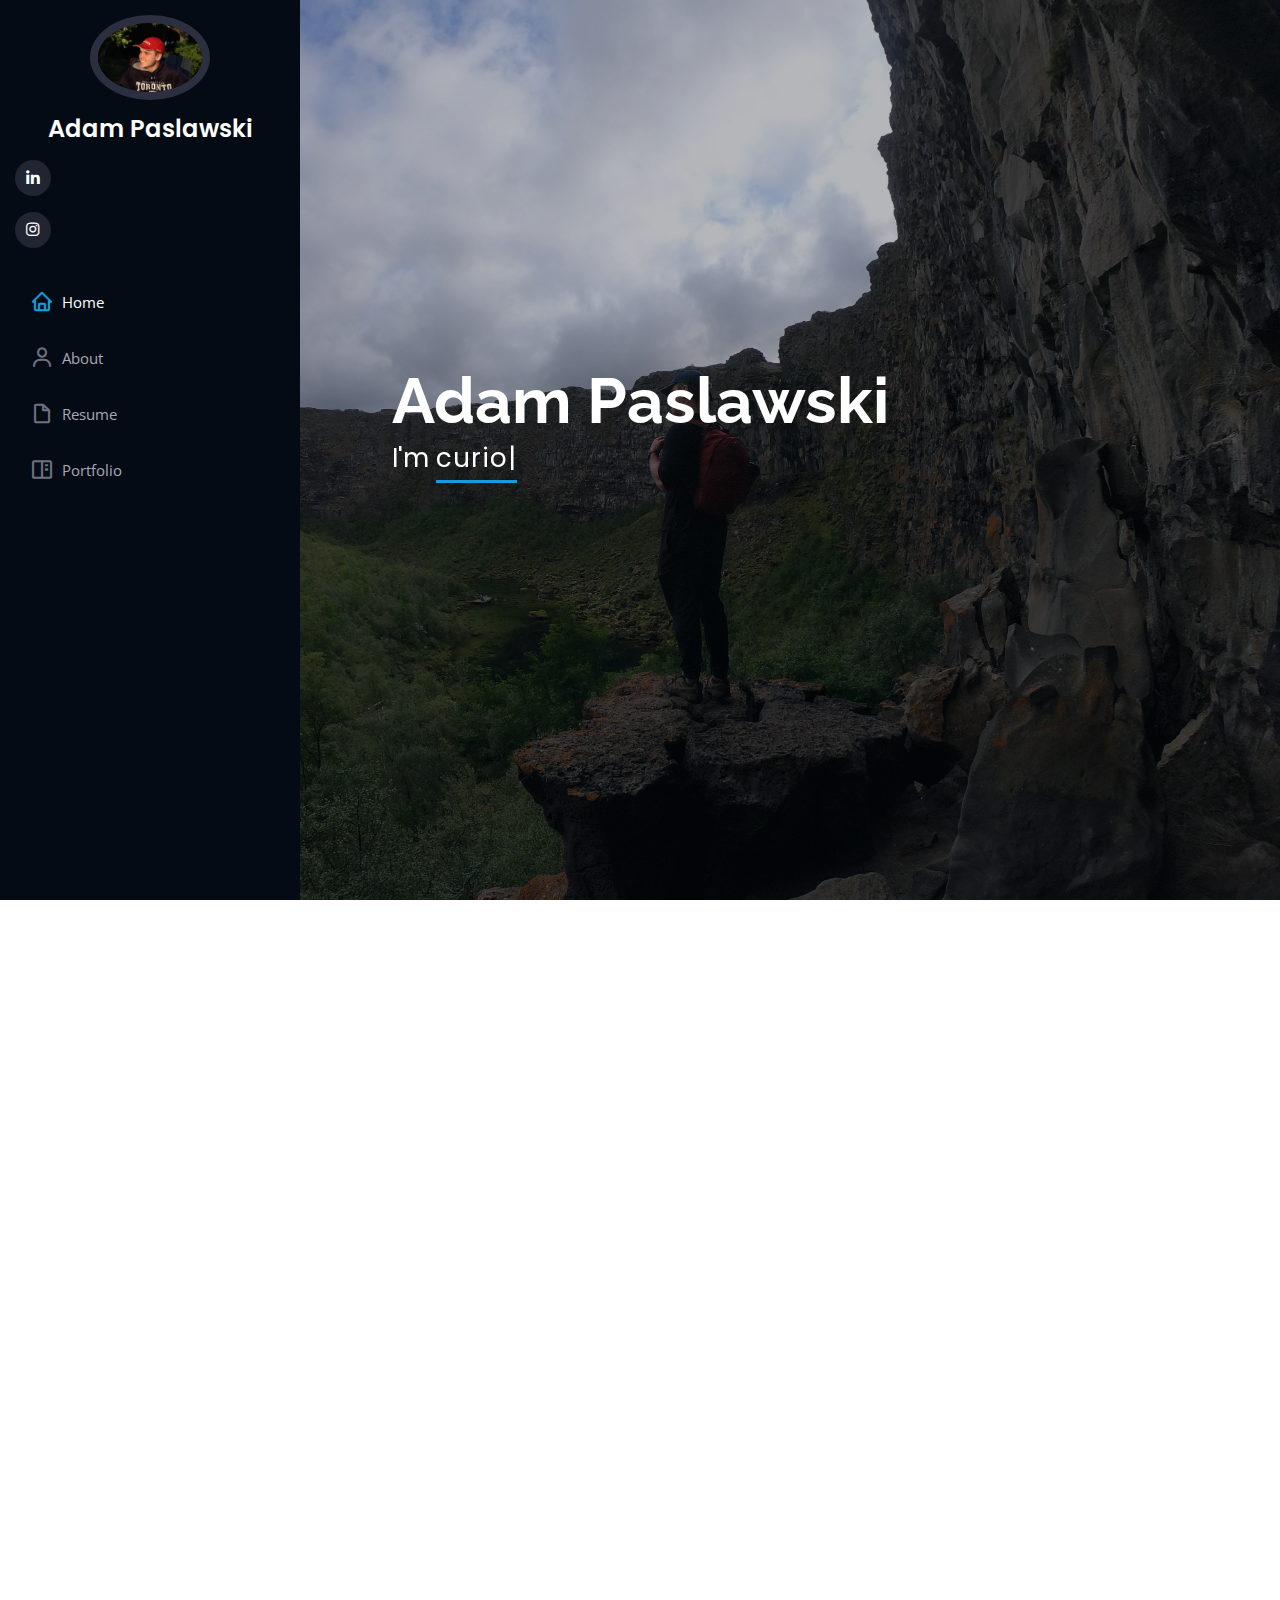
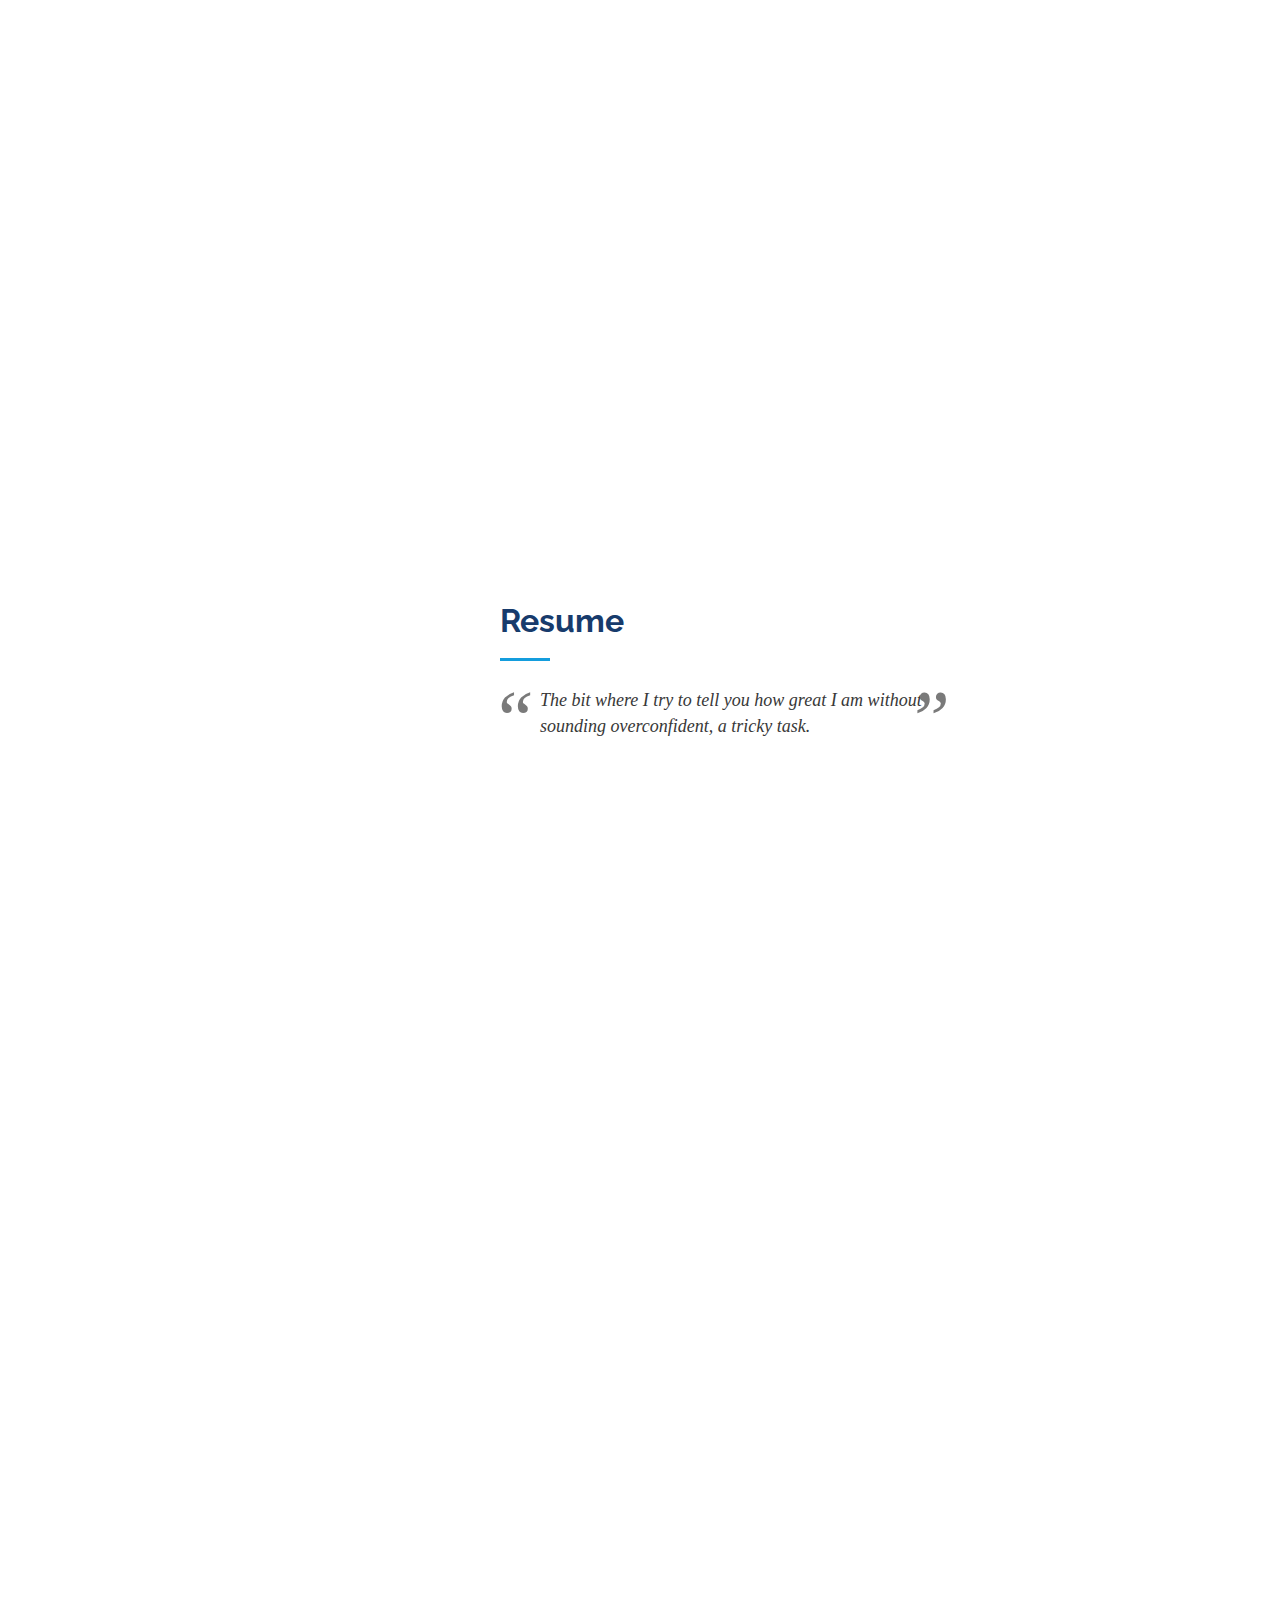
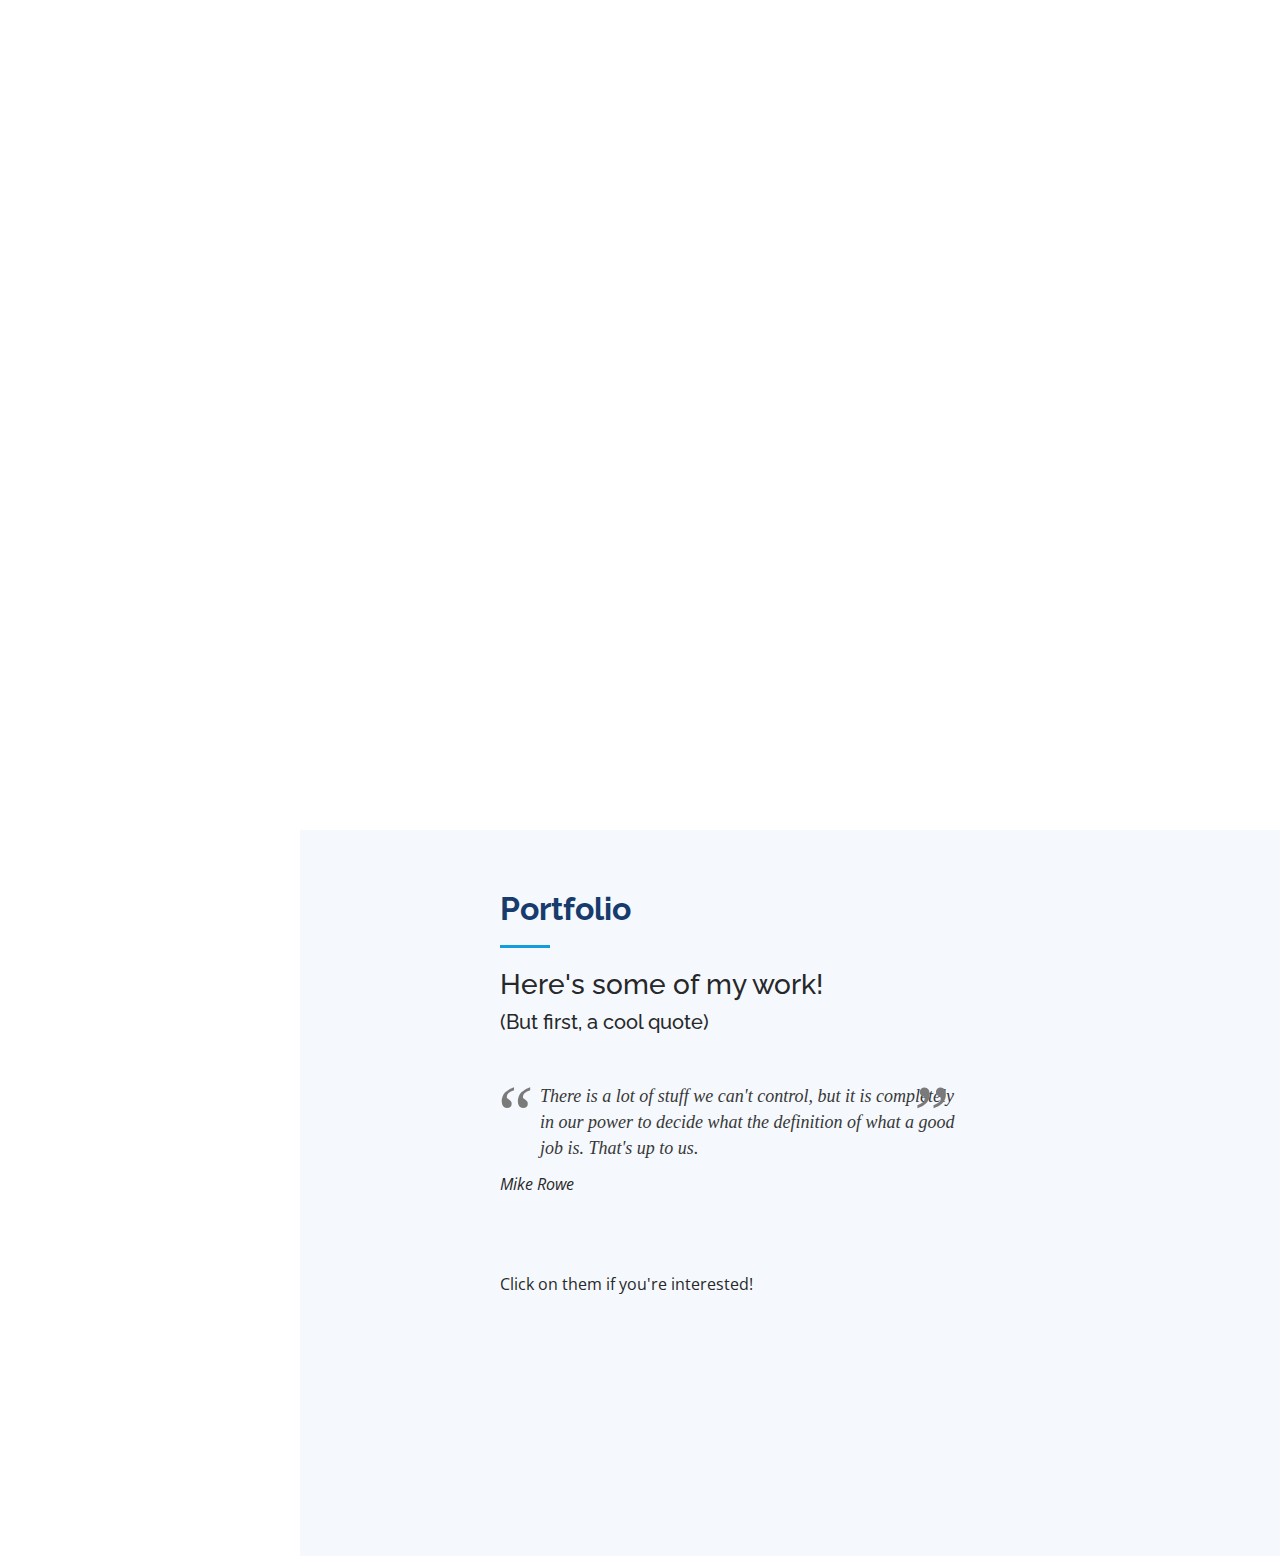
==== index.html @ c881e4d7 "Added instagram" ====
<!DOCTYPE html>
<html lang="en">

<head>
  <meta charset="utf-8">
  <meta content="width=device-width, initial-scale=1.0" name="viewport">

  <title>Adam Paslawski</title>
  <meta content="" name="descriptison">
  <meta content="" name="keywords">

  <!-- Favicons -->
  <link href="assets/img/favicon.png" rel="icon">
  <link href="assets/img/apple-touch-icon.png" rel="apple-touch-icon">

  <!-- Google Fonts -->
  <link href="https://fonts.googleapis.com/css?family=Open+Sans:300,300i,400,400i,600,600i,700,700i|Raleway:300,300i,400,400i,500,500i,600,600i,700,700i|Poppins:300,300i,400,400i,500,500i,600,600i,700,700i" rel="stylesheet">

  <!-- Vendor CSS Files -->
  <link href="assets/vendor/bootstrap/css/bootstrap.min.css" rel="stylesheet">
  <link href="assets/vendor/icofont/icofont.min.css" rel="stylesheet">
  <link href="assets/vendor/boxicons/css/boxicons.min.css" rel="stylesheet">
  <link href="assets/vendor/venobox/venobox.css" rel="stylesheet">
  <link href="assets/vendor/owl.carousel/assets/owl.carousel.min.css" rel="stylesheet">
  <link href="assets/vendor/aos/aos.css" rel="stylesheet">

  <!-- Template Main CSS File -->
  <link href="assets/css/style.css" rel="stylesheet">

  <!-- =======================================================
  * Template Name: iPortfolio - v1.2.1
  * Template URL: https://bootstrapmade.com/iportfolio-bootstrap-portfolio-websites-template/
  * Author: BootstrapMade.com
  * License: https://bootstrapmade.com/license/
  ======================================================== -->
</head>

<body>

  <!-- ======= Mobile nav toggle button ======= -->
  <button type="button" class="mobile-nav-toggle d-xl-none"><i class="icofont-navigation-menu"></i></button>

  <!-- ======= Header ======= -->
  <header id="header">
    <div class="d-flex flex-column">
      <div class="profile">
        <img src="assets/img/profile-img2.jpg" alt="" class="img-fluid rounded-circle">
        <h1 class="text-light"><a href="index.html">Adam Paslawski</a></h1>
        <div class="social-links mt-3 ">
          <a href="linkedin.com/in/adam-paslawski-098b53162" class="linkedin"><i class="bx bxl-linkedin"></i></a>
        </div>
        <div class="social-links mt-3 ">
          <a href="instagram.com/adampaslawski/" class="instagram"><i class="bx bxl-instagram"></i></a>
        </div>
      </div>

      <nav class="nav-menu">
        <ul>
          <li class="active" ><a href="index.html"><i class="bx bx-home"></i> <span>Home</span></a></li>
          <li><a href="#about"><i class="bx bx-user"></i> <span>About</span></a></li>
          <li><a href="#resume"><i class="bx bx-file-blank"></i> <span>Resume</span></a></li>
          <li><a href="#portfolio"><i class="bx bx-book-content"></i> Portfolio</a></li>
        </ul>
      </nav><!-- .nav-menu -->
      <button type="button" class="mobile-nav-toggle d-xl-none"><i class="icofont-navigation-menu"></i></button>

    </div>
  </header><!-- End Header -->

  <!-- ======= Hero Section ======= -->
  <section id="hero" class="d-flex flex-column justify-content-center align-items-center">
    <div class="hero-container" data-aos="fade-in">
      <h1>Adam Paslawski</h1>
      <p>I'm <span class="typed" data-typed-items="curious. , good at trying hard., good at failing. , a below average guitarist. "></span></p>
    </div>
  </section><!-- End Hero -->

  <main id="main">

    <!-- ======= About Section ======= -->
    <section id="about" class="about">
      <div class="container">
        <div class="row">
          <div class="col-lg-8 pt-4 pt-lg-0 content" data-aos="fade-left">
            <h3>A little about me: </h3>
            <div class="row">
              <div class="col-lg-6">
                <ul>
                  <li><i class="icofont-rounded-right"></i> <strong>University: </strong> U of T</li>
                  <li><i class="icofont-rounded-right"></i> <strong>Majors: </strong>Mathematics and Statistics</li>
                  <li><i class="icofont-rounded-right"></i> <strong>Areas of Interest: </strong>Software Engineering, Machine Learning, Data Science , Artificial Intelligence</li>
                  <li><i class="icofont-rounded-right"></i> <strong>Expected Graduation Date: </strong>April 2021</li>
                  <li><i class="icofont-rounded-right"></i> <strong>E-mail: </strong>adam.paslawski@mail.utoronto.ca</li>
                  <li><i class="icofont-rounded-right"></i> <strong>What I do For Fun: </strong>Piano, Guitar, Track and Field, Travel, Flying, Scuba Diving, ride a unicycle</li>
                </ul>
              </div>
            </div>
            <h3>Skills </h3>
            <div class="row">
              <div class="col-lg-6">
                <ul>
                  <li><i class="icofont-rounded-right"></i> <strong>Programming Languages: </strong>Python, Java, R , SQL, HTML/CSS/Javascript</li>
                  <li><i class="icofont-rounded-right"></i> <strong>Machine Learning Libraries: </strong>TensorFlow 2 , Pytorch, Keras, Sklearn</li>
                  <li><i class="icofont-rounded-right"></i> <strong>Software Tools: </strong>Git Version Control , ArcMap, Jupyter Notebooks, Visual Studio Code</li>
                  <li><i class="icofont-rounded-right"></i> <strong>Currently Working on Learning More About: </strong>Data Pipeline Engineering, Automatic Data Collection Systems</li>
                </ul>
              </div>
            </div>
          </div>
        </div>
      </div>
    </section><!-- End About Section -->

    <!-- ======= Resume Section ======= -->
    <section id="resume" class="resume">
      <div class="container">
        <div class="section-title">
          <h2>Resume</h2>
          <blockquote>
            The bit where I try to tell you how great I am without sounding overconfident, a tricky task.
          </blockquote>
        </div>
        <div class="row">
          <div class="col-lg-6" data-aos="fade-up">
            <h3 class="resume-title">Summary</h3>
            <div class="resume-item pb-0">
              <h4>Adam Paslawski</h4>
              <p><em></em></p>
              <ul>
                <li>Mathematics and Statistics Student at U of T: Annual GPA, 3.40</li>
                <li>Aspiring Data Engineer</li>
                <li>Track and Field Athlete</li>
                <li>Actively seeks opprotunities to hone presentation and interpersonal skills</li>
              </ul>
            </div>
            <h3>The Specifics</h3>
            <h3 class="resume-title">Education</h3>
            <div class="resume-item">
              <h4>University of Toronto</h4>
              <h5>Faculty of Arts and Science</h5>
              <p><em>Majoring in Mathematics and Statistics, Minor in Geographic Information Systems: 2017 - 2021</em></p>
              <p>Specializing in Machine Learning and Statistical Modeling</p>
            </div>
            <div class="resume-item">
              <h4>University of Saskatchewan</h4>
              <h5>Mechanical Engineering</h5>
              <p><em>2014 - 2017</em></p>
              <p>Transferred out to pursue an opportunity in Toronto</p>
              <p>Engineering is awesome though, great people in it too</p>
            </div>
          </div>
          <div class="col-lg-6" data-aos="fade-up" data-aos-delay="100">
            <h3 class="resume-title">Experience</h3>
            <div class="resume-item">
              <h4>University of Toronto</h4>
              <h5>Student</h5>
              <p><em> </em></p>
              <ul>
                <li> Developed a <a href = "portfolio-details.html">neural network</a> from scratch without the use of machine learning libraries using 60,000
                  data-points to generate characters indistinguishable from hand written characters
                  </li>
                <li>Developed over 10 complete neural networks using architectures optimized for the specific task,
                  including a convolutional neural network trained on 80,000 images that classified the images of flowers
                  to one of 161 species with 86% accuracy</li>
                <li>Performed a <a href="radon-levels.html">spatial analysis</a> of radon levels in 160 houses and 70 postal codes using a Bayesian
                  Hierarchical model that outperformed the benchmarked target by decreasing estimate variance by 50%</li>
                <li>Predicted hospital readmission in diabetic patients using over 100,000 data points with 70% accuracy</li>                  
              </ul>
            </div>
            <div class="resume-item">
              <h4>Skate Saskatoon</h4>
              <h5>Analyst, Programmer, Web-Admin</h5>
              <p><em>September 2015 - January 2019 </em></p>
              <ul>
                <li>Developed an online registration system managing 3000 member accounts which cut overhead
                  registration costs by upwards of 75%</li>
                <li>Benchmarked with competition to optimize marketing strategies and pricing</li>
                <li>Designed a discounting model to enhance member experience and retainment</li>                
              </ul>
            </div>
            <div class="resume-item">
              <h4>Self Employed Math Tutor</h4>
              <h5>Mathematics, Computer Science</h5>
              <p><em>2014 - 2019</em></p>
              <ul>
                <li>Conducted one-on-one and many-to-one tutoring sessions in mathematics and computer science</li>
                <li>Followed up with students and parents through e-mail</li>
                <li>Delivered material to kids from elementary to university age</li>
              </ul>
            </div>
            <div class="resume-item">
              <h4>Machine Shop</h4>
              <h5>Labourer</h5>
              <p><em>Summer 2014, Summer 2015</em></p>
              <ul>
                <li>Took a leadership role to manage parts and materials orders for all job active job sites when a superior became ill</li>
                <li>Collaborated with crews and mechanics to get parts and equipment fixxed and back where it was needed</li>
                <li>Adapted when needed to take on variety of tasks ranging from welding to driving trucks to cleaning shelves, whatever needed to be done</li>
              </ul>
            </div>                      
            <h3 class="resume-title">Extra-Curriculars</h3>        
            <div class="resume-item">
              <h4>Track and Field</h4>
              <h5>Sprinter</h5>
              <p><em>2008 - Present</em></p>
              <ul>
                <li>Canada-West Record Holder 4x200m Relay</li>
                <li>Varsity Team Captain</li>
                <li>USports Championships 2nd Place Team Finish (2018)</li>
                <li>First Team All Canadian (2016)</li>
                <li>Canada West All-Star (2015, 2016)</li>
                <li>Academic All Canadian (2015)</li>
              </ul>
            </div>
            <div class="resume-item">
              <h4>Toastmasters International @ St.Vladimir Toastmasters, Toronto Ontario</h4>
              <h5>President</h5>
              <p><em>June 2018 - January 2019</em></p>
              <ul>
                <li>Recognized for excellent administration while president</li>
                <li> Created and delivered over 20 speeches ranging from 2 to 10 minutes in length</li>
                <li> Lead over 20 meetings of 8-20 people</li>            
              </ul>
            </div>
          </div>
        </div>
      </div>
  </div>

    </section>
    
    <!-- End Resume Section -->

    <!-- ======= Portfolio Section ======= -->
    <section id="portfolio" class="portfolio section-bg">
      <div class="container">
        <div class="section-title">
          <h2>Portfolio</h2>
          <h3>Here's some of my work!</h3>
          <h5>(But first, a cool quote)</h5>
        </div>
        <blockquote>There is a lot of stuff we can't control, but it is completely in our power to decide what the definition of what a good job is. That's up to us.</blockquote>
        <cite>Mike Rowe</cite>
        <div class="row" data-aos="fade-up">
          <div class="col-lg-12 d-flex justify-content-center">
            <ul id="portfolio-flters">
              <li data-filter="*" class="filter-active">All</li>
              <li data-filter=".filter-app">Machine Learning</li>
              <li data-filter=".filter-web">Bayesian Methods</li>
              </ul>
          </div>
        </div>
        <p>Click on them if you're interested!</p>
        <div class="row portfolio-container" data-aos="fade-up" data-aos-delay="100">
          <div class="col-lg-4 col-md-6 portfolio-item filter-app">
            <div class="portfolio-wrap" >
              <img src="assets/img/portfolio/vae/portfolio-1.png" class="img-fluid" alt="" href = "portfolio-details.html">
              <div class="portfolio-links">
                <a href="assets/img/portfolio/vae/portfolio-1.png" data-gall="portfolioGallery" class="venobox" title="Analysis of MNIST Data Set"><i class="bx bx-plus"></i></a>
                <a href="portfolio-details.html" title="More Details"><i class="bx bx-link"></i></a>
              </div>
            </div>
            <div class="portfolio-read-more">
              <a class = "justify-content-center" href="portfolio-details.html"><h2>Read More</h2></a>
            </div>
          </div>

          <div class="col-lg-4 col-md-6 portfolio-item filter-web">
            <div class="portfolio-wrap">
              <img src="assets/img/portfolio/portfolio-2.png" class="img-fluid" alt="">
              <div class="portfolio-links">
                <a href="assets/img/portfolio/portfolio-2.png" data-gall="portfolioGallery" class="venobox" title="Predicting Radon Levels"><i class="bx bx-plus"></i></a>
                <a href="radon-levels.html" title="More Details"><i class="bx bx-link"></i></a>
              </div>
            </div>
            <div class="portfolio-read-more">
              <a class = "justify-content-center" href="radon-levels.html"><h2>Read More</h2></a>
            </div>
          </div>
        </div>
      </div>
    </section><!-- End Portfolio Section -->


  </main><!-- End #main -->

  <!-- ======= Footer ======= -->
  <footer id="footer">
    <div class="container">
      <div class="copyright">
        <!-- &copy; Copyright <strong><span>iPortfolio</span></strong> -->
      </div>
      <div class="credits">
        <!-- All the links in the footer should remain intact. -->
        <!-- You can delete the links only if you purchased the pro version. -->
        <!-- Licensing information: https://bootstrapmade.com/license/ -->
        <!-- Purchase the pro version with working PHP/AJAX contact form: https://bootstrapmade.com/iportfolio-bootstrap-portfolio-websites-template/ -->
        <!-- Designed by <a href="https://bootstrapmade.com/">BootstrapMade</a> -->
      </div>
    </div>
  </footer><!-- End  Footer -->

  <a href="#" class="back-to-top"><i class="icofont-simple-up"></i></a>

  <!-- Vendor JS Files -->
  <script src="assets/vendor/jquery/jquery.min.js"></script>
  <script src="assets/vendor/bootstrap/js/bootstrap.bundle.min.js"></script>
  <script src="assets/vendor/jquery.easing/jquery.easing.min.js"></script>
  <script src="assets/vendor/php-email-form/validate.js"></script>
  <script src="assets/vendor/waypoints/jquery.waypoints.min.js"></script>
  <script src="assets/vendor/counterup/counterup.min.js"></script>
  <script src="assets/vendor/isotope-layout/isotope.pkgd.min.js"></script>
  <script src="assets/vendor/venobox/venobox.min.js"></script>
  <script src="assets/vendor/owl.carousel/owl.carousel.min.js"></script>
  <script src="assets/vendor/typed.js/typed.min.js"></script>
  <script src="assets/vendor/aos/aos.js"></script>

  <!-- Template Main JS File -->
  <script src="assets/js/main.js"></script>

</body>

</html>
---- assets/vendor/venobox/venobox.css ----
/* ------ venobox.css --------*/
.vbox-overlay *, .vbox-overlay *:before, .vbox-overlay *:after{
    -webkit-backface-visibility: hidden;
    -webkit-box-sizing:border-box;
    -moz-box-sizing:border-box;
    box-sizing:border-box;
}
.vbox-overlay * { 
    -webkit-backface-visibility: visible;
    backface-visibility: visible;
}
.vbox-overlay{
    display: -webkit-flex;
    display: flex;
    -webkit-flex-direction: column;
    flex-direction: column;
    -webkit-justify-content: center;
    justify-content: center;
    -webkit-align-items: center;
    align-items: center;
    position: fixed;
    left: 0;
    top: 0;
    bottom: 0;
    right: 0;
    z-index: 1040;
    -webkit-transform:translateZ(1000px);
    transform: translateZ(1000px);
    transform-style: preserve-3d;
}

/* ----- navigation ----- */
.vbox-title{
    width: 100%;
    height: 40px;
    float: left;
    text-align: center;
    line-height: 28px;
    font-size: 12px;
    padding: 6px 40px;
    overflow: hidden;
    position: fixed;
    display: none;
    left: 0;
    z-index: 1050;
}
.vbox-close{
    cursor: pointer;
    position: fixed;
    top: -1px;
    right: 0;
    width: 50px;
    height: 40px;
    padding: 6px;
    display: block;
    background-position:10px center;
    overflow: hidden;
    font-size: 24px;
    line-height: 1;
    text-align: center;
    z-index: 1050;
}
.vbox-num{
    cursor: pointer;
    position: fixed;
    left: 0;
    height: 40px;
    display: block;
    overflow: hidden;
    line-height: 28px;
    font-size: 12px;
    padding: 6px 10px;
    display: none;
    z-index: 1050;
}
/* ----- navigation ARROWS ----- */
.vbox-next, .vbox-prev{
    position: fixed;
    top: 50%;
    margin-top: -15px;
    overflow: hidden;
    cursor: pointer;
    display: block;
    width: 45px;
    height: 45px;
    z-index: 1050;
}
.vbox-next span, .vbox-prev span{
    position: relative;
    width: 20px;
    height: 20px;
    border: 2px solid transparent;
    border-top-color: #B6B6B6;
    border-right-color: #B6B6B6;
    text-indent: -100px;
    position: absolute;
    top: 8px;
    display: block;
}
.vbox-prev{
    left: 15px;
}
.vbox-next{
    right: 15px;
}
.vbox-prev span{
    left: 10px;
    -ms-transform: rotate(-135deg);
    -webkit-transform: rotate(-135deg);
    transform: rotate(-135deg);
}
.vbox-next span{
    -ms-transform: rotate(45deg);
    -webkit-transform: rotate(45deg);
    transform: rotate(45deg);
    right: 10px;
}
/* ------- inline window ------ */
.vbox-inline{
    width: 420px;
    height: 315px;
    height: 70vh;
    padding: 10px;
    background: #fff;
    margin: 0 auto;
    overflow: auto;
    text-align: left;
}
/* ------- Video & iFrames window ------ */
.venoframe{
    max-width: 100%;
    width: 100%;
    border: none;
    width: 100%;
    height: 260px;
    height: 70vh;
}
.venoframe.vbvid{
    height: 260px;
}
@media (min-width: 768px) {
    .venoframe, .vbox-inline{
        width: 90%;
        height: 360px;
        height: 70vh;
    }
    .venoframe.vbvid{
        width: 640px;
        height: 360px;
    }
}
@media (min-width: 992px) {
    .venoframe, .vbox-inline{
        max-width: 1200px;
        width: 80%;
        height: 540px;
        height: 70vh;
    }
    .venoframe.vbvid{
        width: 960px;
        height: 540px;
    }
}
/* 
Please do NOT edit this part! 
or at least read this note: http://i.imgur.com/7C0ws9e.gif
*/
.vbox-open{
    overflow: hidden;
}
.vbox-container{
    position: absolute;
    left: 0;
    right: 0;
    top: 0;
    bottom: 0;
    overflow-x: hidden;
    overflow-y: scroll;
    overflow-scrolling: touch;
    -webkit-overflow-scrolling: touch;
    z-index: 20;
    max-height: 100%;

}

.vbox-content{
    text-align: center;
    float: left;
    width: 100%;
    position: relative;
    overflow: hidden;
    padding: 20px 4%;
}
.vbox-container img{
    max-width: 100%;
    height: auto;
}
.vbox-figlio{
    box-shadow: 0 0 12px rgba(0,0,0,0.19), 0 6px 6px rgba(0,0,0,0.23);
    max-width: 100%;
    text-align: initial;
}
img.vbox-figlio{
    -webkit-user-select: none;
-khtml-user-select: none;
-moz-user-select: none;
-o-user-select: none;
user-select: none;
}
.vbox-content.swipe-left{
    margin-left: -200px !important;
}
.vbox-content.swipe-right{
    margin-left: 200px !important;
}
.vbox-animated{
    webkit-transition: margin 300ms ease-out;
    transition: margin 300ms ease-out;
}

/* ---------- preloader ----------
 * SPINKIT 
 * http://tobiasahlin.com/spinkit/
-------------------------------- */
.sk-double-bounce,.sk-rotating-plane{width:40px;height:40px;margin:40px auto}.sk-rotating-plane{background-color:#333;-webkit-animation:sk-rotatePlane 1.2s infinite ease-in-out;animation:sk-rotatePlane 1.2s infinite ease-in-out}@-webkit-keyframes sk-rotatePlane{0%{-webkit-transform:perspective(120px) rotateX(0) rotateY(0);transform:perspective(120px) rotateX(0) rotateY(0)}50%{-webkit-transform:perspective(120px) rotateX(-180.1deg) rotateY(0);transform:perspective(120px) rotateX(-180.1deg) rotateY(0)}100%{-webkit-transform:perspective(120px) rotateX(-180deg) rotateY(-179.9deg);transform:perspective(120px) rotateX(-180deg) rotateY(-179.9deg)}}@keyframes sk-rotatePlane{0%{-webkit-transform:perspective(120px) rotateX(0) rotateY(0);transform:perspective(120px) rotateX(0) rotateY(0)}50%{-webkit-transform:perspective(120px) rotateX(-180.1deg) rotateY(0);transform:perspective(120px) rotateX(-180.1deg) rotateY(0)}100%{-webkit-transform:perspective(120px) rotateX(-180deg) rotateY(-179.9deg);transform:perspective(120px) rotateX(-180deg) rotateY(-179.9deg)}}.sk-double-bounce{position:relative}.sk-double-bounce .sk-child{width:100%;height:100%;border-radius:50%;background-color:#333;opacity:.6;position:absolute;top:0;left:0;-webkit-animation:sk-doubleBounce 2s infinite ease-in-out;animation:sk-doubleBounce 2s infinite ease-in-out}.sk-chasing-dots .sk-child,.sk-spinner-pulse,.sk-three-bounce .sk-child{background-color:#333;border-radius:100%}.sk-double-bounce .sk-double-bounce2{-webkit-animation-delay:-1s;animation-delay:-1s}@-webkit-keyframes sk-doubleBounce{0%,100%{-webkit-transform:scale(0);transform:scale(0)}50%{-webkit-transform:scale(1);transform:scale(1)}}@keyframes sk-doubleBounce{0%,100%{-webkit-transform:scale(0);transform:scale(0)}50%{-webkit-transform:scale(1);transform:scale(1)}}.sk-wave{margin:40px auto;width:50px;height:40px;text-align:center;font-size:10px}.sk-wave .sk-rect{background-color:#333;height:100%;width:6px;display:inline-block;-webkit-animation:sk-waveStretchDelay 1.2s infinite ease-in-out;animation:sk-waveStretchDelay 1.2s infinite ease-in-out}.sk-wave .sk-rect1{-webkit-animation-delay:-1.2s;animation-delay:-1.2s}.sk-wave .sk-rect2{-webkit-animation-delay:-1.1s;animation-delay:-1.1s}.sk-wave .sk-rect3{-webkit-animation-delay:-1s;animation-delay:-1s}.sk-wave .sk-rect4{-webkit-animation-delay:-.9s;animation-delay:-.9s}.sk-wave .sk-rect5{-webkit-animation-delay:-.8s;animation-delay:-.8s}@-webkit-keyframes sk-waveStretchDelay{0%,100%,40%{-webkit-transform:scaleY(.4);transform:scaleY(.4)}20%{-webkit-transform:scaleY(1);transform:scaleY(1)}}@keyframes sk-waveStretchDelay{0%,100%,40%{-webkit-transform:scaleY(.4);transform:scaleY(.4)}20%{-webkit-transform:scaleY(1);transform:scaleY(1)}}.sk-wandering-cubes{margin:40px auto;width:40px;height:40px;position:relative}.sk-wandering-cubes .sk-cube{background-color:#333;width:10px;height:10px;position:absolute;top:0;left:0;-webkit-animation:sk-wanderingCube 1.8s ease-in-out -1.8s infinite both;animation:sk-wanderingCube 1.8s ease-in-out -1.8s infinite both}.sk-chasing-dots,.sk-spinner-pulse{width:40px;height:40px;margin:40px auto}.sk-wandering-cubes .sk-cube2{-webkit-animation-delay:-.9s;animation-delay:-.9s}@-webkit-keyframes sk-wanderingCube{0%{-webkit-transform:rotate(0);transform:rotate(0)}25%{-webkit-transform:translateX(30px) rotate(-90deg) scale(.5);transform:translateX(30px) rotate(-90deg) scale(.5)}50%{-webkit-transform:translateX(30px) translateY(30px) rotate(-179deg);transform:translateX(30px) translateY(30px) rotate(-179deg)}50.1%{-webkit-transform:translateX(30px) translateY(30px) rotate(-180deg);transform:translateX(30px) translateY(30px) rotate(-180deg)}75%{-webkit-transform:translateX(0) translateY(30px) rotate(-270deg) scale(.5);transform:translateX(0) translateY(30px) rotate(-270deg) scale(.5)}100%{-webkit-transform:rotate(-360deg);transform:rotate(-360deg)}}@keyframes sk-wanderingCube{0%{-webkit-transform:rotate(0);transform:rotate(0)}25%{-webkit-transform:translateX(30px) rotate(-90deg) scale(.5);transform:translateX(30px) rotate(-90deg) scale(.5)}50%{-webkit-transform:translateX(30px) translateY(30px) rotate(-179deg);transform:translateX(30px) translateY(30px) rotate(-179deg)}50.1%{-webkit-transform:translateX(30px) translateY(30px) rotate(-180deg);transform:translateX(30px) translateY(30px) rotate(-180deg)}75%{-webkit-transform:translateX(0) translateY(30px) rotate(-270deg) scale(.5);transform:translateX(0) translateY(30px) rotate(-270deg) scale(.5)}100%{-webkit-transform:rotate(-360deg);transform:rotate(-360deg)}}.sk-spinner-pulse{-webkit-animation:sk-pulseScaleOut 1s infinite ease-in-out;animation:sk-pulseScaleOut 1s infinite ease-in-out}@-webkit-keyframes sk-pulseScaleOut{0%{-webkit-transform:scale(0);transform:scale(0)}100%{-webkit-transform:scale(1);transform:scale(1);opacity:0}}@keyframes sk-pulseScaleOut{0%{-webkit-transform:scale(0);transform:scale(0)}100%{-webkit-transform:scale(1);transform:scale(1);opacity:0}}.sk-chasing-dots{position:relative;text-align:center;-webkit-animation:sk-chasingDotsRotate 2s infinite linear;animation:sk-chasingDotsRotate 2s infinite linear}.sk-chasing-dots .sk-child{width:60%;height:60%;display:inline-block;position:absolute;top:0;-webkit-animation:sk-chasingDotsBounce 2s infinite ease-in-out;animation:sk-chasingDotsBounce 2s infinite ease-in-out}.sk-chasing-dots .sk-dot2{top:auto;bottom:0;-webkit-animation-delay:-1s;animation-delay:-1s}@-webkit-keyframes sk-chasingDotsRotate{100%{-webkit-transform:rotate(360deg);transform:rotate(360deg)}}@keyframes sk-chasingDotsRotate{100%{-webkit-transform:rotate(360deg);transform:rotate(360deg)}}@-webkit-keyframes sk-chasingDotsBounce{0%,100%{-webkit-transform:scale(0);transform:scale(0)}50%{-webkit-transform:scale(1);transform:scale(1)}}@keyframes sk-chasingDotsBounce{0%,100%{-webkit-transform:scale(0);transform:scale(0)}50%{-webkit-transform:scale(1);transform:scale(1)}}.sk-three-bounce{margin:40px auto;width:80px;text-align:center}.sk-three-bounce .sk-child{width:20px;height:20px;display:inline-block;-webkit-animation:sk-three-bounce 1.4s ease-in-out 0s infinite both;animation:sk-three-bounce 1.4s ease-in-out 0s infinite both}.sk-circle .sk-child:before,.sk-fading-circle .sk-circle:before{display:block;border-radius:100%;content:'';background-color:#333}.sk-three-bounce .sk-bounce1{-webkit-animation-delay:-.32s;animation-delay:-.32s}.sk-three-bounce .sk-bounce2{-webkit-animation-delay:-.16s;animation-delay:-.16s}@-webkit-keyframes sk-three-bounce{0%,100%,80%{-webkit-transform:scale(0);transform:scale(0)}40%{-webkit-transform:scale(1);transform:scale(1)}}@keyframes sk-three-bounce{0%,100%,80%{-webkit-transform:scale(0);transform:scale(0)}40%{-webkit-transform:scale(1);transform:scale(1)}}.sk-circle{margin:40px auto;width:40px;height:40px;position:relative}.sk-circle .sk-child{width:100%;height:100%;position:absolute;left:0;top:0}.sk-circle .sk-child:before{margin:0 auto;width:15%;height:15%;-webkit-animation:sk-circleBounceDelay 1.2s infinite ease-in-out both;animation:sk-circleBounceDelay 1.2s infinite ease-in-out both}.sk-circle .sk-circle2{-webkit-transform:rotate(30deg);-ms-transform:rotate(30deg);transform:rotate(30deg)}.sk-circle .sk-circle3{-webkit-transform:rotate(60deg);-ms-transform:rotate(60deg);transform:rotate(60deg)}.sk-circle .sk-circle4{-webkit-transform:rotate(90deg);-ms-transform:rotate(90deg);transform:rotate(90deg)}.sk-circle .sk-circle5{-webkit-transform:rotate(120deg);-ms-transform:rotate(120deg);transform:rotate(120deg)}.sk-circle .sk-circle6{-webkit-transform:rotate(150deg);-ms-transform:rotate(150deg);transform:rotate(150deg)}.sk-circle .sk-circle7{-webkit-transform:rotate(180deg);-ms-transform:rotate(180deg);transform:rotate(180deg)}.sk-circle .sk-circle8{-webkit-transform:rotate(210deg);-ms-transform:rotate(210deg);transform:rotate(210deg)}.sk-circle .sk-circle9{-webkit-transform:rotate(240deg);-ms-transform:rotate(240deg);transform:rotate(240deg)}.sk-circle .sk-circle10{-webkit-transform:rotate(270deg);-ms-transform:rotate(270deg);transform:rotate(270deg)}.sk-circle .sk-circle11{-webkit-transform:rotate(300deg);-ms-transform:rotate(300deg);transform:rotate(300deg)}.sk-circle .sk-circle12{-webkit-transform:rotate(330deg);-ms-transform:rotate(330deg);transform:rotate(330deg)}.sk-circle .sk-circle2:before{-webkit-animation-delay:-1.1s;animation-delay:-1.1s}.sk-circle .sk-circle3:before{-webkit-animation-delay:-1s;animation-delay:-1s}.sk-circle .sk-circle4:before{-webkit-animation-delay:-.9s;animation-delay:-.9s}.sk-circle .sk-circle5:before{-webkit-animation-delay:-.8s;animation-delay:-.8s}.sk-circle .sk-circle6:before{-webkit-animation-delay:-.7s;animation-delay:-.7s}.sk-circle .sk-circle7:before{-webkit-animation-delay:-.6s;animation-delay:-.6s}.sk-circle .sk-circle8:before{-webkit-animation-delay:-.5s;animation-delay:-.5s}.sk-circle .sk-circle9:before{-webkit-animation-delay:-.4s;animation-delay:-.4s}.sk-circle .sk-circle10:before{-webkit-animation-delay:-.3s;animation-delay:-.3s}.sk-circle .sk-circle11:before{-webkit-animation-delay:-.2s;animation-delay:-.2s}.sk-circle .sk-circle12:before{-webkit-animation-delay:-.1s;animation-delay:-.1s}@-webkit-keyframes sk-circleBounceDelay{0%,100%,80%{-webkit-transform:scale(0);transform:scale(0)}40%{-webkit-transform:scale(1);transform:scale(1)}}@keyframes sk-circleBounceDelay{0%,100%,80%{-webkit-transform:scale(0);transform:scale(0)}40%{-webkit-transform:scale(1);transform:scale(1)}}.sk-cube-grid{width:40px;height:40px;margin:40px auto}.sk-cube-grid .sk-cube{width:33.33%;height:33.33%;background-color:#333;float:left;-webkit-animation:sk-cubeGridScaleDelay 1.3s infinite ease-in-out;animation:sk-cubeGridScaleDelay 1.3s infinite ease-in-out}.sk-cube-grid .sk-cube1{-webkit-animation-delay:.2s;animation-delay:.2s}.sk-cube-grid .sk-cube2{-webkit-animation-delay:.3s;animation-delay:.3s}.sk-cube-grid .sk-cube3{-webkit-animation-delay:.4s;animation-delay:.4s}.sk-cube-grid .sk-cube4{-webkit-animation-delay:.1s;animation-delay:.1s}.sk-cube-grid .sk-cube5{-webkit-animation-delay:.2s;animation-delay:.2s}.sk-cube-grid .sk-cube6{-webkit-animation-delay:.3s;animation-delay:.3s}.sk-cube-grid .sk-cube7{-webkit-animation-delay:0ms;animation-delay:0ms}.sk-cube-grid .sk-cube8{-webkit-animation-delay:.1s;animation-delay:.1s}.sk-cube-grid .sk-cube9{-webkit-animation-delay:.2s;animation-delay:.2s}@-webkit-keyframes sk-cubeGridScaleDelay{0%,100%,70%{-webkit-transform:scale3D(1,1,1);transform:scale3D(1,1,1)}35%{-webkit-transform:scale3D(0,0,1);transform:scale3D(0,0,1)}}@keyframes sk-cubeGridScaleDelay{0%,100%,70%{-webkit-transform:scale3D(1,1,1);transform:scale3D(1,1,1)}35%{-webkit-transform:scale3D(0,0,1);transform:scale3D(0,0,1)}}.sk-fading-circle{margin:40px auto;width:40px;height:40px;position:relative}.sk-fading-circle .sk-circle{width:100%;height:100%;position:absolute;left:0;top:0}.sk-fading-circle .sk-circle:before{margin:0 auto;width:15%;height:15%;-webkit-animation:sk-circleFadeDelay 1.2s infinite ease-in-out both;animation:sk-circleFadeDelay 1.2s infinite ease-in-out both}.sk-fading-circle .sk-circle2{-webkit-transform:rotate(30deg);-ms-transform:rotate(30deg);transform:rotate(30deg)}.sk-fading-circle .sk-circle3{-webkit-transform:rotate(60deg);-ms-transform:rotate(60deg);transform:rotate(60deg)}.sk-fading-circle .sk-circle4{-webkit-transform:rotate(90deg);-ms-transform:rotate(90deg);transform:rotate(90deg)}.sk-fading-circle .sk-circle5{-webkit-transform:rotate(120deg);-ms-transform:rotate(120deg);transform:rotate(120deg)}.sk-fading-circle .sk-circle6{-webkit-transform:rotate(150deg);-ms-transform:rotate(150deg);transform:rotate(150deg)}.sk-fading-circle .sk-circle7{-webkit-transform:rotate(180deg);-ms-transform:rotate(180deg);transform:rotate(180deg)}.sk-fading-circle .sk-circle8{-webkit-transform:rotate(210deg);-ms-transform:rotate(210deg);transform:rotate(210deg)}.sk-fading-circle .sk-circle9{-webkit-transform:rotate(240deg);-ms-transform:rotate(240deg);transform:rotate(240deg)}.sk-fading-circle .sk-circle10{-webkit-transform:rotate(270deg);-ms-transform:rotate(270deg);transform:rotate(270deg)}.sk-fading-circle .sk-circle11{-webkit-transform:rotate(300deg);-ms-transform:rotate(300deg);transform:rotate(300deg)}.sk-fading-circle .sk-circle12{-webkit-transform:rotate(330deg);-ms-transform:rotate(330deg);transform:rotate(330deg)}.sk-fading-circle .sk-circle2:before{-webkit-animation-delay:-1.1s;animation-delay:-1.1s}.sk-fading-circle .sk-circle3:before{-webkit-animation-delay:-1s;animation-delay:-1s}.sk-fading-circle .sk-circle4:before{-webkit-animation-delay:-.9s;animation-delay:-.9s}.sk-fading-circle .sk-circle5:before{-webkit-animation-delay:-.8s;animation-delay:-.8s}.sk-fading-circle .sk-circle6:before{-webkit-animation-delay:-.7s;animation-delay:-.7s}.sk-fading-circle .sk-circle7:before{-webkit-animation-delay:-.6s;animation-delay:-.6s}.sk-fading-circle .sk-circle8:before{-webkit-animation-delay:-.5s;animation-delay:-.5s}.sk-fading-circle .sk-circle9:before{-webkit-animation-delay:-.4s;animation-delay:-.4s}.sk-fading-circle .sk-circle10:before{-webkit-animation-delay:-.3s;animation-delay:-.3s}.sk-fading-circle .sk-circle11:before{-webkit-animation-delay:-.2s;animation-delay:-.2s}.sk-fading-circle .sk-circle12:before{-webkit-animation-delay:-.1s;animation-delay:-.1s}@-webkit-keyframes sk-circleFadeDelay{0%,100%,39%{opacity:0}40%{opacity:1}}@keyframes sk-circleFadeDelay{0%,100%,39%{opacity:0}40%{opacity:1}}.sk-folding-cube{margin:40px auto;width:40px;height:40px;position:relative;-webkit-transform:rotateZ(45deg);transform:rotateZ(45deg)}.sk-folding-cube .sk-cube{float:left;width:50%;height:50%;position:relative;-webkit-transform:scale(1.1);-ms-transform:scale(1.1);transform:scale(1.1)}.sk-folding-cube .sk-cube:before{content:'';position:absolute;top:0;left:0;width:100%;height:100%;background-color:#333;-webkit-animation:sk-foldCubeAngle 2.4s infinite linear both;animation:sk-foldCubeAngle 2.4s infinite linear both;-webkit-transform-origin:100% 100%;-ms-transform-origin:100% 100%;transform-origin:100% 100%}.sk-folding-cube .sk-cube2{-webkit-transform:scale(1.1) rotateZ(90deg);transform:scale(1.1) rotateZ(90deg)}.sk-folding-cube .sk-cube3{-webkit-transform:scale(1.1) rotateZ(180deg);transform:scale(1.1) rotateZ(180deg)}.sk-folding-cube .sk-cube4{-webkit-transform:scale(1.1) rotateZ(270deg);transform:scale(1.1) rotateZ(270deg)}.sk-folding-cube .sk-cube2:before{-webkit-animation-delay:.3s;animation-delay:.3s}.sk-folding-cube .sk-cube3:before{-webkit-animation-delay:.6s;animation-delay:.6s}.sk-folding-cube .sk-cube4:before{-webkit-animation-delay:.9s;animation-delay:.9s}@-webkit-keyframes sk-foldCubeAngle{0%,10%{-webkit-transform:perspective(140px) rotateX(-180deg);transform:perspective(140px) rotateX(-180deg);opacity:0}25%,75%{-webkit-transform:perspective(140px) rotateX(0);transform:perspective(140px) rotateX(0);opacity:1}100%,90%{-webkit-transform:perspective(140px) rotateY(180deg);transform:perspective(140px) rotateY(180deg);opacity:0}}@keyframes sk-foldCubeAngle{0%,10%{-webkit-transform:perspective(140px) rotateX(-180deg);transform:perspective(140px) rotateX(-180deg);opacity:0}25%,75%{-webkit-transform:perspective(140px) rotateX(0);transform:perspective(140px) rotateX(0);opacity:1}100%,90%{-webkit-transform:perspective(140px) rotateY(180deg);transform:perspective(140px) rotateY(180deg);opacity:0}}
---- assets/css/style.css ----
/**
* Template Name: iPortfolio - v1.2.1
* Template URL: https://bootstrapmade.com/iportfolio-bootstrap-portfolio-websites-template/
* Author: BootstrapMade.com
* License: https://bootstrapmade.com/license/
*/

/*--------------------------------------------------------------
# General
--------------------------------------------------------------*/
body {
  font-family: "Open Sans", sans-serif;
  color: #272829;
}

a {
  color: #149ddd;
}

a:hover {
  color: #37b3ed;
  text-decoration: none;
  background-color:rgba(0, 0, 0, 0.1);
}

h1, h2, h3, h4, h5, h6 {
  font-family: "Raleway", sans-serif;
}

/*--------------------------------------------------------------
# Quotations
--------------------------------------------------------------*/

blockquote {
  font-family: Georgia, serif;
  font-size: 18px;
  font-style: italic;
  width: 500px;
  margin: 0.25em 0;
  padding: 0.35em 40px;
  line-height: 1.45;
  position: relative;
  color: #383838;
}

blockquote:before {
  display: block;
  padding-left: 10px;
  content: "\201C";
  font-size: 80px;
  position: absolute;
  left: -20px;
  top: -20px;
  color: #7a7a7a;
}

blockquote:after{
  display: block;
  padding-left: 10px;
  content: "\201D";
  font-size: 80px;
  position: absolute;
  right: 50px;
  top: -20px;
  color: #7a7a7a;
}

blockquote cite {
  color: #999999;
  font-size: 14px;
  display: block;
  margin-top: 5px;
}

/*--------------------------------------------------------------
# Back to top button
--------------------------------------------------------------*/
.back-to-top {
  position: fixed;
  display: none;
  width: 40px;
  height: 40px;
  border-radius: 50px;
  right: 15px;
  bottom: 15px;
  background: #149ddd;
  color: #fff;
  transition: display 0.5s ease-in-out;
  z-index: 99999;
}

.back-to-top i {
  font-size: 24px;
  position: absolute;
  top: 7px;
  left: 8px;
}

.back-to-top:hover {
  color: #fff;
  background: #2eafec;
  transition: background 0.2s ease-in-out;
}

/*--------------------------------------------------------------
# Header
--------------------------------------------------------------*/
#header {
  position: fixed;
  top: 0;
  left: 0;
  bottom: 0;
  width: 300px;
  transition: all ease-in-out 0.5s;
  z-index: 9997;
  transition: all 0.5s;
  padding: 0 15px;
  background: #040b14;
  overflow-y: auto;
}

#header .profile img {
  margin: 15px auto;
  display: block;
  width: 120px;
  border: 8px solid #2c2f3f;
}

#header .profile h1 {
  font-size: 24px;
  margin: 0;
  padding: 0;
  font-weight: 600;
  -moz-text-align-last: center;
  text-align-last: center;
  font-family: "Poppins", sans-serif;
}

#header .profile h1 a, #header .profile h1 a:hover {
  color: #fff;
  text-decoration: none;
}

#header .profile .social-links a {
  font-size: 18px;
  display: inline-block;
  background: #212431;
  color: #fff;
  line-height: 1;
  padding: 8px 0;
  margin-right: 4px;
  border-radius: 50%;
  text-align: center;
  width: 36px;
  height: 36px;
  transition: 0.3s;
}

#header .profile .social-links a:hover {
  background: #149ddd;
  color: #fff;
  text-decoration: none;
}

#main {
  margin-left: 300px;
}

@media (max-width: 1199px) {
  #header {
    left: -300px;
  }
  #main {
    margin-left: 0;
  }
}

/*--------------------------------------------------------------
# Navigation Menu
--------------------------------------------------------------*/
/* Desktop Navigation */
.nav-menu {
  padding-top: 30px;
}

.nav-menu * {
  margin: 0;
  padding: 0;
  list-style: none;
}

.nav-menu > ul > li {
  position: relative;
  white-space: nowrap;
}

.nav-menu a {
  display: flex;
  align-items: center;
  color: #a8a9b4;
  padding: 12px 15px;
  margin-bottom: 8px;
  transition: 0.3s;
  font-size: 15px;
}

.nav-menu a i {
  font-size: 24px;
  padding-right: 8px;
  color: #6f7180;
}

.nav-menu a:hover, .nav-menu .active > a, .nav-menu li:hover > a {
  text-decoration: none;
  color: #fff;
}

.nav-menu a:hover i, .nav-menu .active > a i, .nav-menu li:hover > a i {
  color: #149ddd;
}

/* Mobile Navigation */
.mobile-nav-toggle {
  position: fixed;
  right: 15px;
  top: 15px;
  z-index: 9998;
  border: 0;
  background: none;
  font-size: 24px;
  transition: all 0.4s;
  outline: none !important;
  line-height: 1;
  cursor: pointer;
  text-align: right;
}

.mobile-nav-toggle i {
  color: #149ddd;
}

.mobile-nav-active {
  overflow: hidden;
}

.mobile-nav-active #header {
  left: 0;
}

.mobile-nav-active .mobile-nav-toggle i {
  color: #fff;
}

/*--------------------------------------------------------------
# Hero Section
--------------------------------------------------------------*/
#hero {
  width: 100%;
  height: 100vh;
  background: url("../img/hero-bg.jpg") top center;
  background-size: cover;
}

#hero:before {
  content: "";
  background: rgba(5, 13, 24, 0.3);
  position: absolute;
  bottom: 0;
  top: 0;
  left: 0;
  right: 0;
  z-index: 1;
}

#hero .hero-container {
  position: relative;
  z-index: 2;
  min-width: 300px;
}


#hero h1 {
  margin: 0 0 10px 0;
  font-size: 64px;
  font-weight: 700;
  line-height: 56px;
  color: #fff;
}

#hero p {
  color: #fff;
  margin-bottom: 50px;
  font-size: 26px;
  font-family: "Poppins", sans-serif;
}

#hero p span {
  color: #fff;
  padding-bottom: 4px;
  letter-spacing: 1px;
  border-bottom: 3px solid #149ddd;
}

@media (min-width: 1024px) {
  #hero {
    background-attachment: fixed;
  }
}

@media (max-width: 768px) {
  #hero h1 {
    font-size: 28px;
    line-height: 36px;
  }
  #hero h2 {
    font-size: 18px;
    line-height: 24px;
    margin-bottom: 30px;
  }
}
/*--------------------------------------------------------------
# Portfolio Hero - mnist
--------------------------------------------------------------*/
#hero-p{
  width: 100%;
  height: 35vh;
  background: url("../img/portfolio/vae/mlp.png") top center;
  background-size: cover;
  background-position: center;
}

#hero-p:before {
  content: "";
  background: rgba(5, 13, 24, 0.3);
  position: absolute;
  bottom: 0;
  top: 0;
  left: 0;
  right: 0;
  z-index: 1;
  height:35vh;
}

#hero-p .hero-container {
  position: relative;
  z-index: 2;
  min-width: 300px;
}


#hero-p h1 {
  padding-left:30vw;
  margin: 0 0 10px 0;
  font-size: 64px;
  font-weight: 700;
  line-height: 56px;
  color: #fff;
  background-color:rgba(0, 0, 0, 0.8);
}

#hero-p p {
  color: #fff;
  margin-bottom: 50px;
  font-size: 26px;
  font-family: "Poppins", sans-serif;
}

#hero-p p span {
  color: #fff;
  padding-bottom: 4px;
  letter-spacing: 1px;
  border-bottom: 3px solid #149ddd;
}

@media (min-width: 1024px) {
  #hero-p {
    background-attachment: fixed;
  }
  .container{
    padding-left:200px;
    padding-right:200px;
  }
}

@media (max-width: 768px) {
  #hero-p h1 {
    font-size: 28px;
    line-height: 36px;
  }
  #hero-p h2 {
    font-size: 18px;
    line-height: 24px;
    margin-bottom: 30px;
  }
}

/*--------------------------------------------------------------
# Portfolio Hero - radon
--------------------------------------------------------------*/
#hero-radon{
  width: 100%;
  height: 35vh;
  background: url("../img/archal/banner-img.jpg") top center;
  background-size: cover;
  background-position: center;
}

#hero-radon:before {
  content: "";
  background: rgba(5, 13, 24, 0.3);
  position: absolute;
  bottom: 0;
  top: 0;
  left: 0;
  right: 0;
  z-index: 1;
  height:35vh;
}

#hero-radon .hero-container {
  position: relative;
  z-index: 2;
  min-width: 300px;
}


#hero-radon h1 {
  padding-left:30vw;
  margin: 0 0 10px 0;
  font-size: 64px;
  font-weight: 700;
  line-height: 56px;
  color: #fff;
  background-color:rgba(0, 0, 0, 0.8);
}

#hero-radon p {
  color: #fff;
  margin-bottom: 50px;
  font-size: 26px;
  font-family: "Poppins", sans-serif;
}

#hero-radon p span {
  color: #fff;
  padding-bottom: 4px;
  letter-spacing: 1px;
  border-bottom: 3px solid #149ddd;
}

@media (min-width: 1024px) {
  #hero-radon {
    background-attachment: fixed;
  }
  .container{
    padding-left:200px;
    padding-right:200px;
  }
}

@media (max-width: 768px) {
  #hero-radon h1 {
    font-size: 28px;
    line-height: 36px;
  }
  #hero-radon h2 {
    font-size: 18px;
    line-height: 24px;
    margin-bottom: 30px;
  }
}

/*--------------------------------------------------------------
# Sections General
--------------------------------------------------------------*/
section {
  padding: 60px 0;
  overflow: hidden;
}

.section-bg {
  background: #f5f8fd;
}

.section-title {
  padding-bottom: 30px;
  min-height: 15vh;
}

.section-title h2 {
  font-size: 32px;
  font-weight: bold;
  margin-bottom: 20px;
  padding-bottom: 20px;
  position: relative;
  color: #173b6c;
}

.section-title h2::after {
  content: '';
  position: absolute;
  display: block;
  width: 50px;
  height: 3px;
  background: #149ddd;
  bottom: 0;
  left: 0;
}

.section-title p {
  margin-bottom: 0;
}

/*--------------------------------------------------------------
# About
--------------------------------------------------------------*/
.about .content h3 {
  font-weight: 700;
  font-size: 26px;
  color: #173b6c;
}

.about .content ul {
  list-style: none;
  padding: 0;
}

.about .content ul li {
  padding-bottom: 10px;
}

.about .content ul i {
  font-size: 20px;
  padding-right: 2px;
  color: #149ddd;
}

.about .content p:last-child {
  margin-bottom: 0;
}
/*--------------------------------------------------------------
# Facts
--------------------------------------------------------------*/
.facts {
  padding-bottom: 30px;
}

.facts .count-box {
  padding: 30px;
  width: 100%;
}

.facts .count-box i {
  display: block;
  font-size: 44px;
  color: #149ddd;
  float: left;
}

.facts .count-box span {
  font-size: 48px;
  line-height: 40px;
  display: block;
  font-weight: 700;
  color: #050d18;
  margin-left: 60px;
}

.facts .count-box p {
  padding: 15px 0 0 0;
  margin: 0 0 0 60px;
  font-family: "Raleway", sans-serif;
  font-size: 14px;
  color: #122f57;
}

.facts .count-box a {
  font-weight: 600;
  display: block;
  margin-top: 20px;
  color: #122f57;
  font-size: 15px;
  font-family: "Poppins", sans-serif;
  transition: ease-in-out 0.3s;
}

.facts .count-box a:hover {
  color: #1f5297;
}
/*--------------------------------------------------------------
# Resume
--------------------------------------------------------------*/
.resume .resume-title {
  font-size: 26px;
  font-weight: 700;
  margin-top: 20px;
  margin-bottom: 20px;
  color: #050d18;
}

.resume .resume-item {
  padding: 0 0 20px 20px;
  margin-top: -2px;
  border-left: 2px solid #1f5297;
  position: relative;
}

.resume .resume-item h4 {
  line-height: 18px;
  font-size: 18px;
  font-weight: 600;
  text-transform: uppercase;
  font-family: "Poppins", sans-serif;
  color: #050d18;
  margin-bottom: 10px;
}

.resume .resume-item h5 {
  font-size: 16px;
  background: #e4edf9;
  padding: 5px 15px;
  display: inline-block;
  font-weight: 600;
  margin-bottom: 10px;
}

.resume .resume-item ul {
  padding-left: 20px;
}

.resume .resume-item ul li {
  padding-bottom: 10px;
}

.resume .resume-item:last-child {
  padding-bottom: 0;
}

.resume .resume-item::before {
  content: "";
  position: absolute;
  width: 16px;
  height: 16px;
  border-radius: 50px;
  left: -9px;
  top: 0;
  background: #fff;
  border: 2px solid #1f5297;
}
@media (max-width: 768px) {
  .breadcrumbs .d-flex {
    display: block !important;
  }
  .breadcrumbs ol {
    display: block;
  }
  .breadcrumbs ol li {
    display: inline-block;
  }
}


/*--------------------------------------------------------------
# Portfolio
--------------------------------------------------------------*/
.portfolio-title h1{
  size:3rem;
}

.portfolio .portfolio-item {
  margin-bottom: 30px;
}

.portfolio #portfolio-flters {
  padding: 0;
  margin: 0 auto 35px auto;
  list-style: none;
  text-align: center;
  background: #fff;
  border-radius: 50px;
  padding: 2px 15px;
}

.portfolio #portfolio-flters li {
  cursor: pointer;
  display: inline-block;
  padding: 10px 15px 8px 15px;
  font-size: 14px;
  font-weight: 600;
  line-height: 1;
  text-transform: uppercase;
  color: #272829;
  margin-bottom: 5px;
  transition: all 0.3s ease-in-out;
}

.portfolio #portfolio-flters li:hover, .portfolio #portfolio-flters li.filter-active {
  color: #149ddd;
}

.portfolio #portfolio-flters li:last-child {
  margin-right: 0;
}

.portfolio .portfolio-wrap {
  transition: 0.3s;
  position: relative;
  overflow: hidden;
  z-index: 1;
}

.portfolio .portfolio-wrap::before {
  content: "";
  background: rgba(255, 255, 255, 0.5);
  position: absolute;
  left: 0;
  right: 0;
  top: 0;
  bottom: 0;
  transition: all ease-in-out 0.3s;
  z-index: 2;
  opacity: 0;
}

.portfolio .portfolio-wrap .portfolio-links {
  opacity: 1;
  left: 0;
  right: 0;
  bottom: -60px;
  z-index: 3;
  position: absolute;
  transition: all ease-in-out 0.3s;
  display: flex;
  justify-content: center;
}

.portfolio .portfolio-wrap .portfolio-links a {
  color: #fff;
  font-size: 28px;
  text-align: center;
  background: rgba(20, 157, 221, 0.75);
  transition: 0.3s;
  width: 50%;
}

.portfolio .portfolio-wrap .portfolio-links a:hover {
  background: rgba(20, 157, 221, 0.95);
}

.portfolio .portfolio-wrap .portfolio-links a + a {
  border-left: 1px solid #37b3ed;
}

.portfolio .portfolio-wrap:hover::before {
  top: 0;
  left: 0;
  right: 0;
  bottom: 0;
  opacity: 1;
}

.portfolio .portfolio-wrap:hover .portfolio-links {
  opacity: 1;
  bottom: 0;
}
/*--------------------------------------------------------------
# Portfolio Details
--------------------------------------------------------------*/
.portfolio-details {
  padding-top: 0;
}
.portfolio-details .square-img{
  max-width:250px;
}
.portfolio-details .horrizontal-img{
  max-width: 35rem;
}
.portfolio-details h1,p,h5{
  z-index:1;
}

.portfolio-details .portfolio-details-container {
  position: relative;
}

.portfolio-details .portfolio-details-carousel {
  position: relative;
  z-index: 1;
}

.portfolio-details .portfolio-details-carousel .owl-nav, .portfolio-details .portfolio-details-carousel .owl-dots {
  margin-top: 5px;
  text-align: left;
}

.portfolio-details .portfolio-details-carousel .owl-dot {
  display: inline-block;
  margin: 0 10px 0 0;
  width: 12px;
  height: 12px;
  border-radius: 50%;
  background-color: #ddd !important;
}

.portfolio-details .portfolio-details-carousel .owl-dot.active {
  background-color: #149ddd !important;
}

.portfolio-details .portfolio-info {
  padding: 30px;
  position: absolute;
  right: 0;
  bottom: -70px;
  background: #fff;
  box-shadow: 0px 2px 15px rgba(0, 0, 0, 0.1);
  z-index: 2;
}

.portfolio-details .portfolio-info h3 {
  font-size: 22px;
  font-weight: 400;
  margin-bottom: 20px;
  padding-bottom: 20px;
  border-bottom: 1px solid #eee;
}

.portfolio-details .portfolio-info ul {
  list-style: none;
  padding: 0;
  font-size: 15px;
}

.portfolio-details .portfolio-info ul li + li {
  margin-top: 10px;
}

.portfolio-details .portfolio-description {
  padding-top: 50px;
}

.portfolio-details .portfolio-description h2 {
  width: 50%;
  font-size: 26px;
  font-weight: 400;
  margin-bottom: 20px;
}

.portfolio-details .portfolio-description p {
  padding: 0;
}

.portfolio-description img{
  width: 100%;
}
.portfolio-description h1,h2,p{
  z-index: 1;
}
.portfolio-read-more h2{
  size: 2rem;
}

@media (max-width: 768px) {
  .portfolio-details .portfolio-description h2 {
    width: 100%;
  }
  .portfolio-details .portfolio-info {
    position: static;
    margin-top: 30px;
  }
}

/*--------------------------------------------------------------
# Footer
--------------------------------------------------------------*/
#footer {
  padding: 15px;
  color: #f4f6fd;
  font-size: 14px;
  position: fixed;
  left: 0;
  bottom: 0;
  width: 300px;
  z-index: 9999;
  background: #040b14;
}

#footer .copyright {
  text-align: center;
}

#footer .credits {
  padding-top: 5px;
  text-align: center;
  font-size: 13px;
  color: #eaebf0;
}

@media (max-width: 1199px) {
  #footer {
    position: static;
    width: auto;
    padding-right: 20px 15px;
  }
}
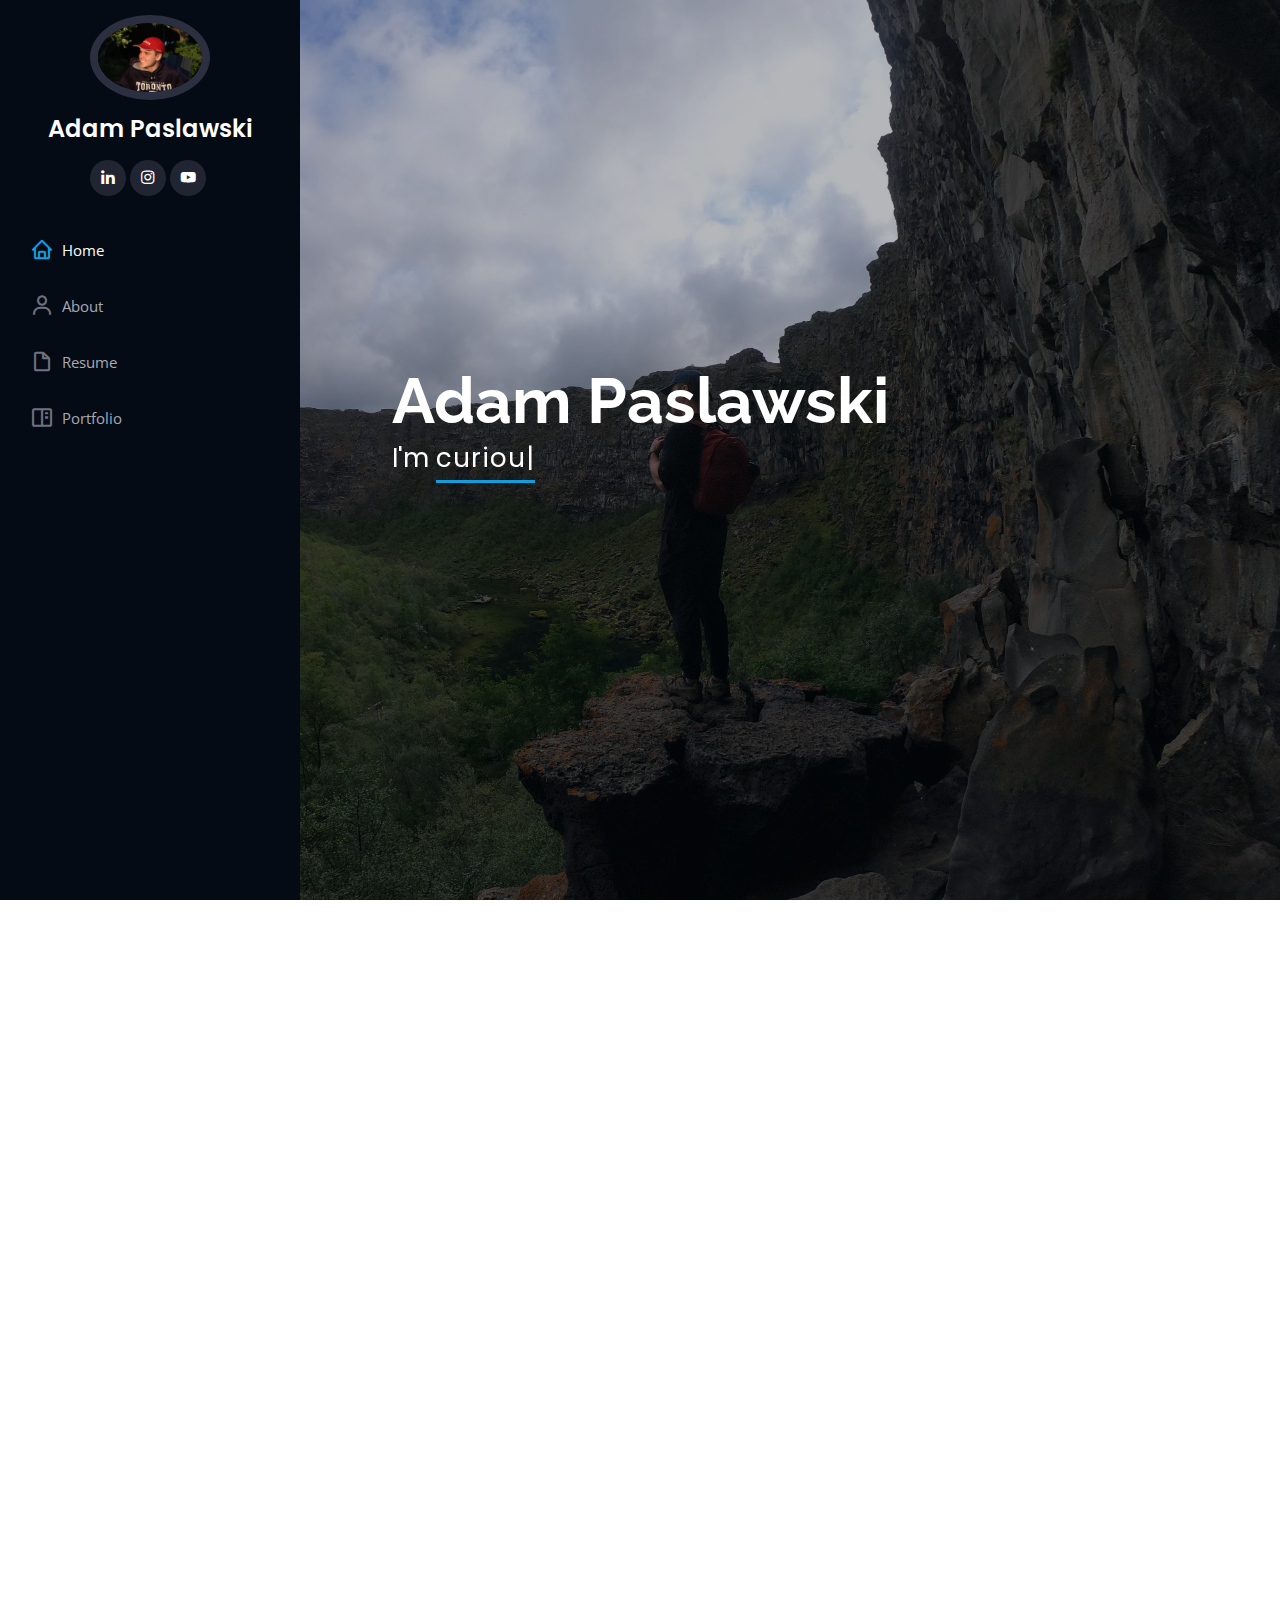
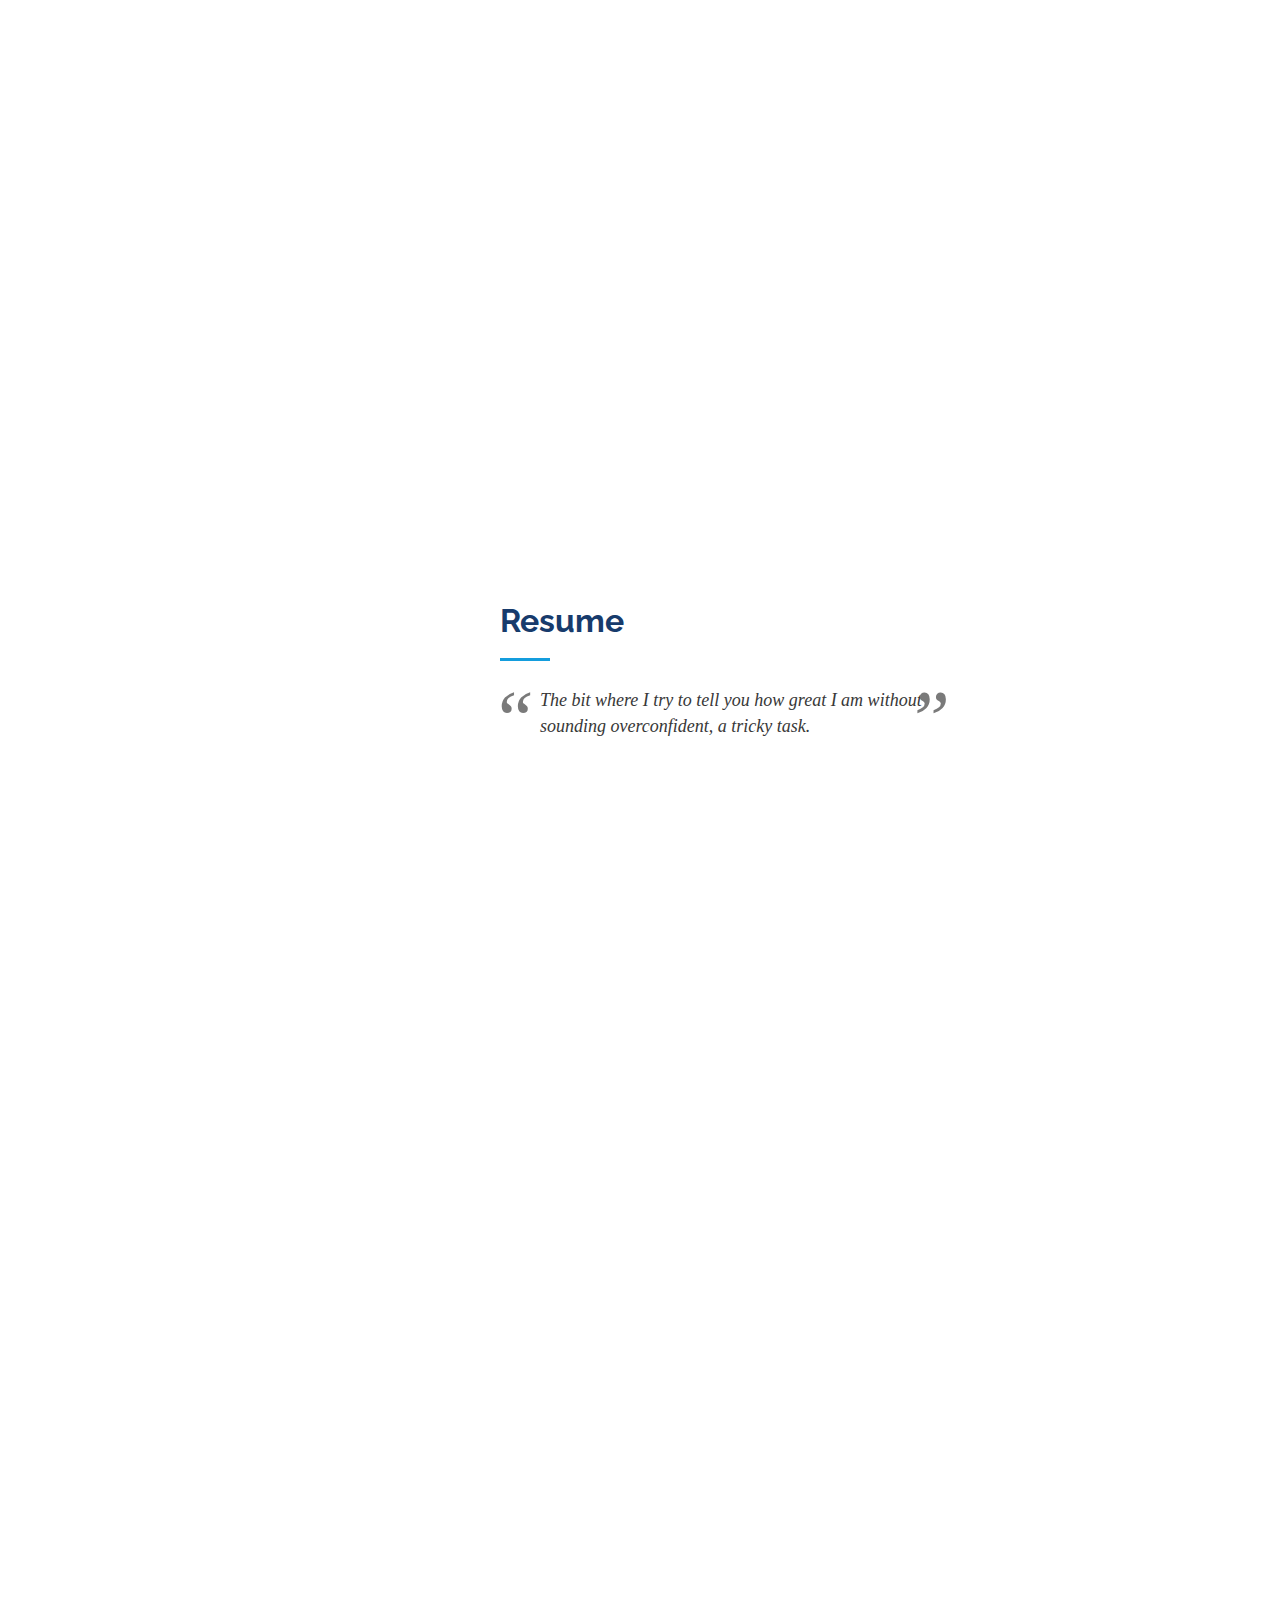
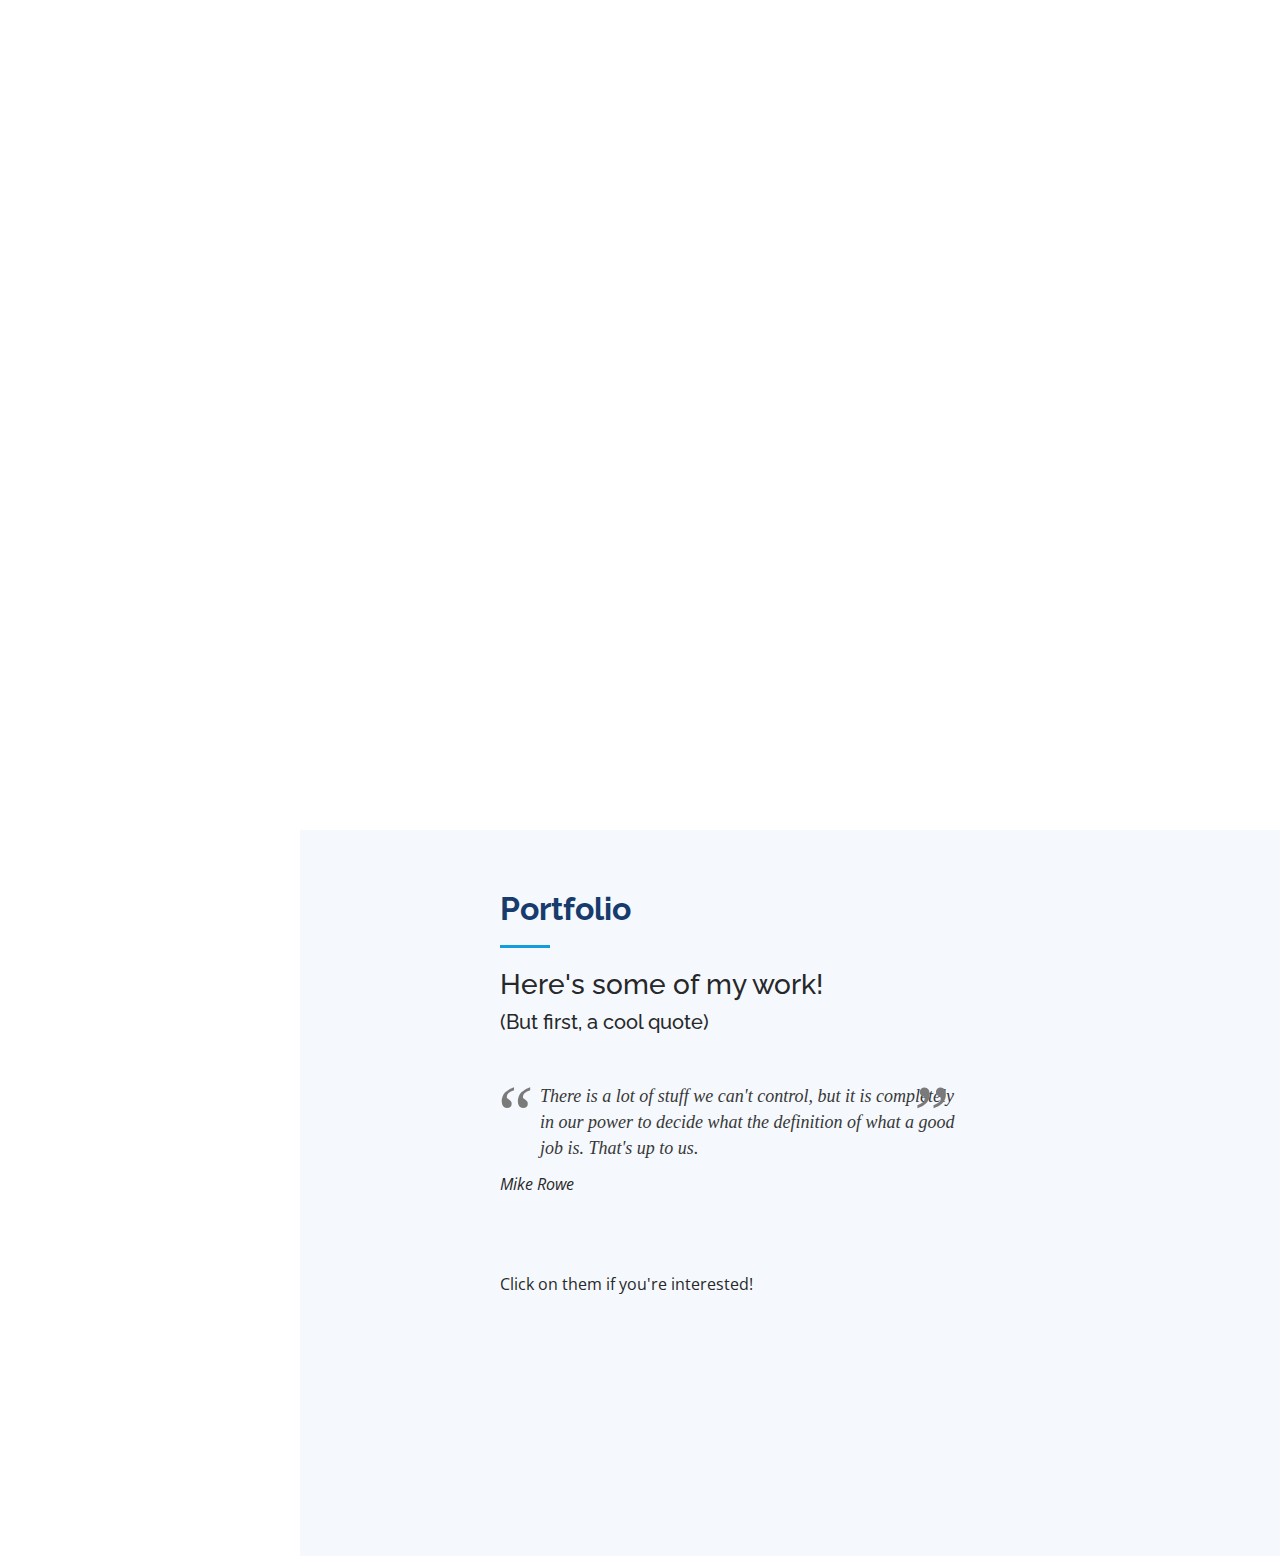
==== commit 51ccbca6: "Added youtube link, and centered social media icons" ====
--- a/index.html
+++ b/index.html
@@ -46,12 +46,18 @@
       <div class="profile">
         <img src="assets/img/profile-img2.jpg" alt="" class="img-fluid rounded-circle">
         <h1 class="text-light"><a href="index.html">Adam Paslawski</a></h1>
-        <div class="social-links mt-3 ">
-          <a href="linkedin.com/in/adam-paslawski-098b53162" class="linkedin"><i class="bx bxl-linkedin"></i></a>
-        </div>
-        <div class="social-links mt-3 ">
-          <a href="instagram.com/adampaslawski/" class="instagram"><i class="bx bxl-instagram"></i></a>
-        </div>
+        <div class="d-flex flex-row justify-content-center">
+          <div class="social-links mt-3 ">
+            <a href="linkedin.com/in/adam-paslawski-098b53162" class="linkedin"><i class="bx bxl-linkedin"></i></a>
+          </div>
+          <div class="social-links mt-3 ">
+            <a href="instagram.com/adampaslawski/" class="instagram"><i class="bx bxl-instagram"></i></a>
+          </div>
+          <div class="social-links mt-3 ">
+            <a href="https://www.youtube.com/watch?v=X6H7yFH5fV8" class="youtube"><i class="bx bxl-youtube"></i></a>
+          </div>
+        </div>
+
       </div>
 
       <nav class="nav-menu">
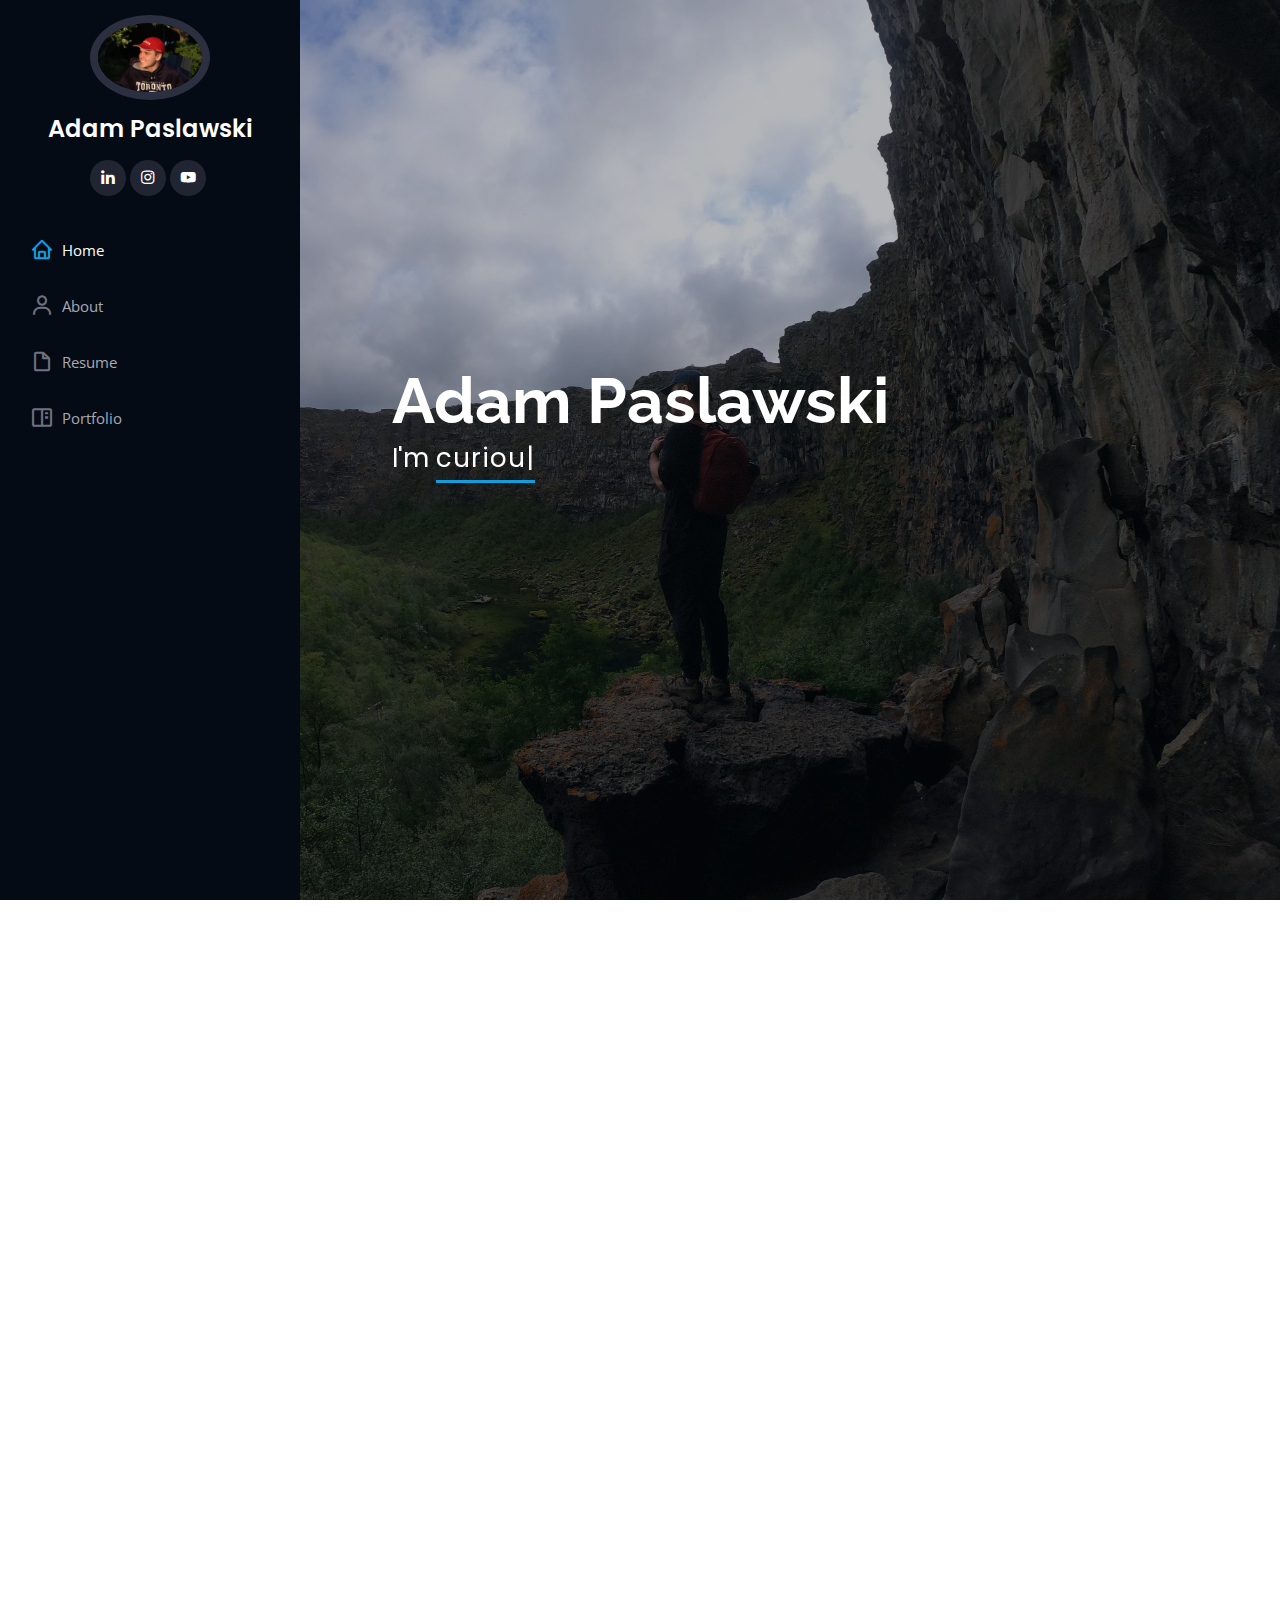
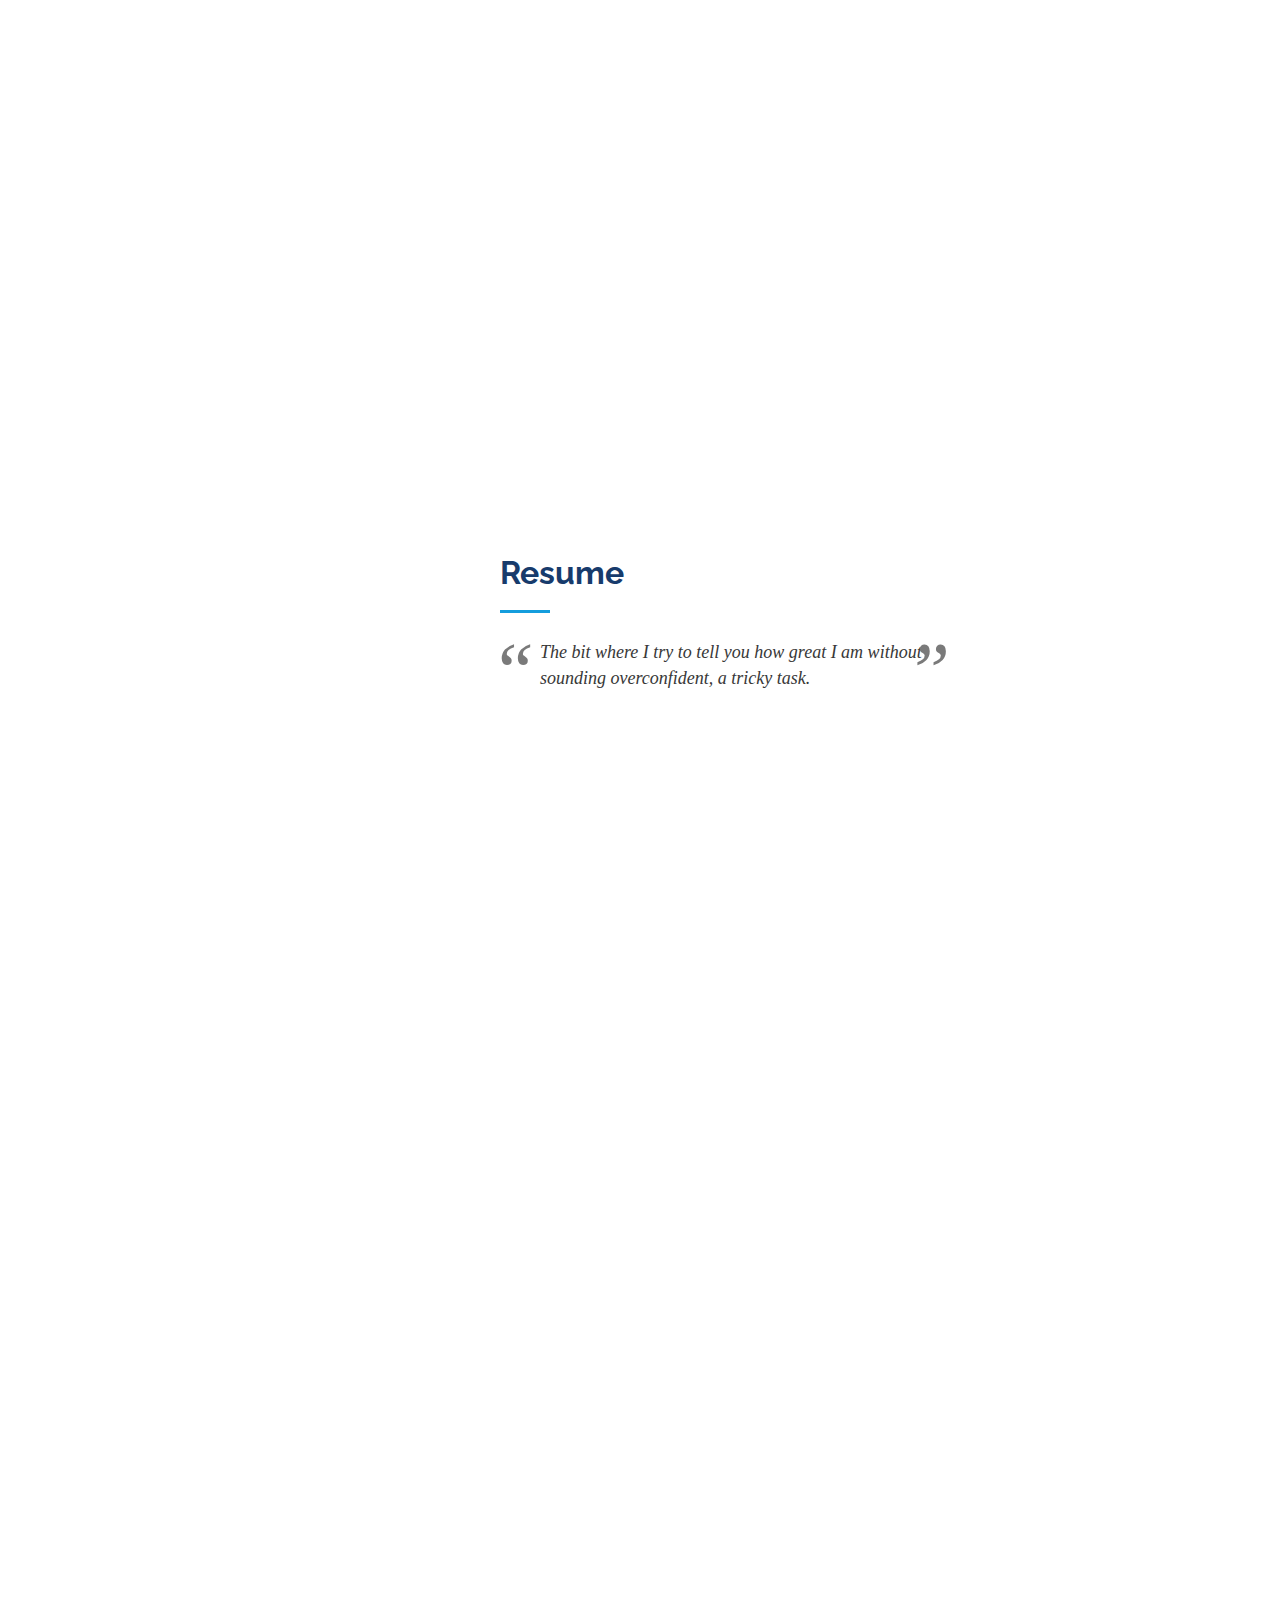
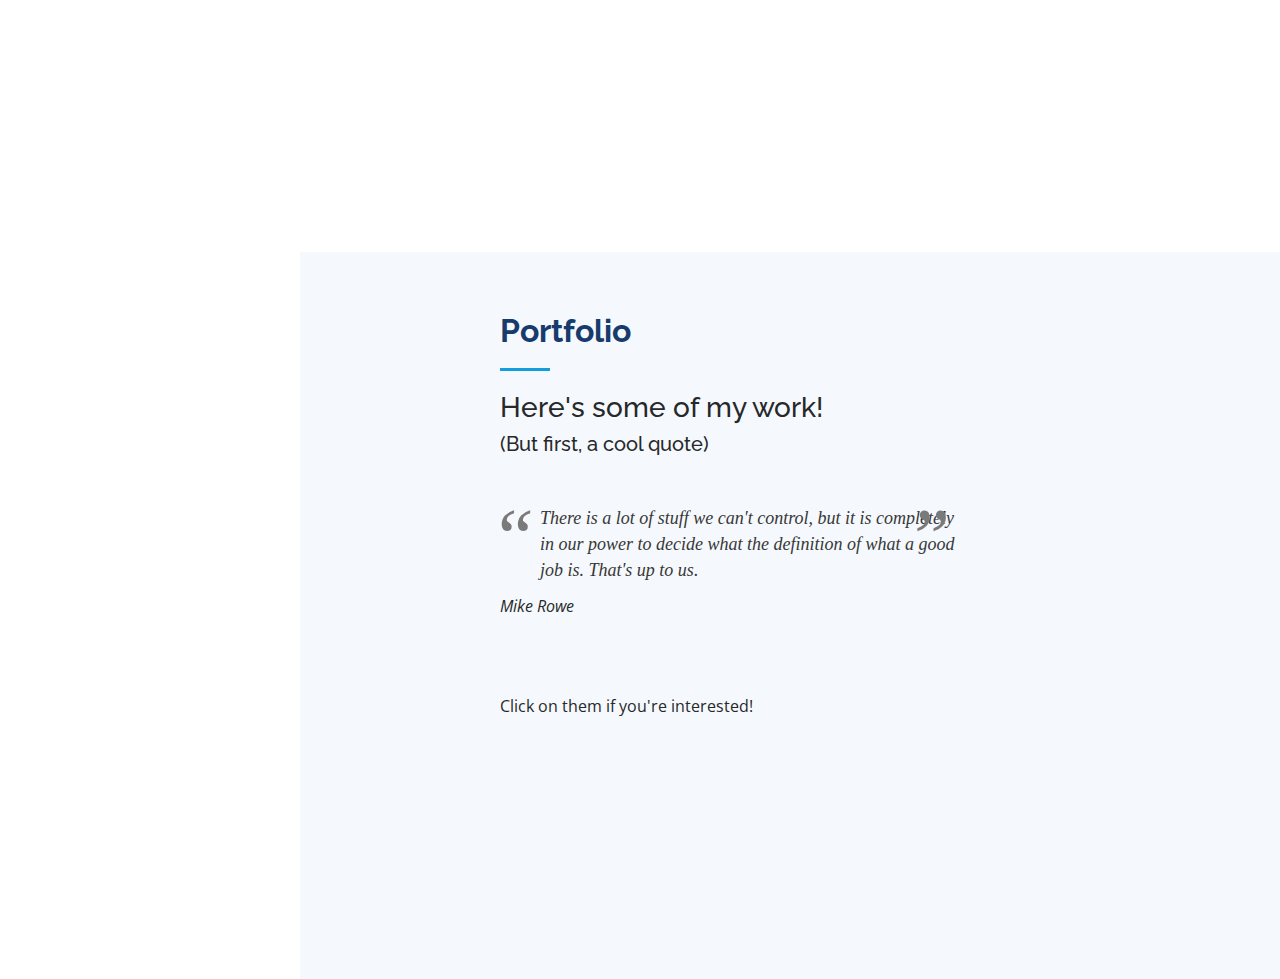
==== commit b58c1aed: "Update resume" ====
--- a/index.html
+++ b/index.html
@@ -48,10 +48,10 @@
         <h1 class="text-light"><a href="index.html">Adam Paslawski</a></h1>
         <div class="d-flex flex-row justify-content-center">
           <div class="social-links mt-3 ">
-            <a href="linkedin.com/in/adam-paslawski-098b53162" class="linkedin"><i class="bx bxl-linkedin"></i></a>
+            <a href="https://www.linkedin.com/in/adam-paslawski-098b53162" class="linkedin"><i class="bx bxl-linkedin"></i></a>
           </div>
           <div class="social-links mt-3 ">
-            <a href="instagram.com/adampaslawski/" class="instagram"><i class="bx bxl-instagram"></i></a>
+            <a href="https://www.instagram.com/adampaslawski/" class="instagram"><i class="bx bxl-instagram"></i></a>
           </div>
           <div class="social-links mt-3 ">
             <a href="https://www.youtube.com/watch?v=X6H7yFH5fV8" class="youtube"><i class="bx bxl-youtube"></i></a>
@@ -108,7 +108,7 @@
                   <li><i class="icofont-rounded-right"></i> <strong>Programming Languages: </strong>Python, Java, R , SQL, HTML/CSS/Javascript</li>
                   <li><i class="icofont-rounded-right"></i> <strong>Machine Learning Libraries: </strong>TensorFlow 2 , Pytorch, Keras, Sklearn</li>
                   <li><i class="icofont-rounded-right"></i> <strong>Software Tools: </strong>Git Version Control , ArcMap, Jupyter Notebooks, Visual Studio Code</li>
-                  <li><i class="icofont-rounded-right"></i> <strong>Currently Working on Learning More About: </strong>Data Pipeline Engineering, Automatic Data Collection Systems</li>
+                  <li><i class="icofont-rounded-right"></i> <strong>Currently Working on Learning More About: </strong>C and Systems Design</li>
                 </ul>
               </div>
             </div>
@@ -133,8 +133,8 @@
               <h4>Adam Paslawski</h4>
               <p><em></em></p>
               <ul>
-                <li>Mathematics and Statistics Student at U of T: Annual GPA, 3.40</li>
-                <li>Aspiring Data Engineer</li>
+                <li>Mathematics and Statistics Student at U of T: Annual GPA, 3.55</li>
+                <li>Aspiring Data Scientist</li>
                 <li>Track and Field Athlete</li>
                 <li>Actively seeks opprotunities to hone presentation and interpersonal skills</li>
               </ul>
@@ -144,15 +144,7 @@
             <div class="resume-item">
               <h4>University of Toronto</h4>
               <h5>Faculty of Arts and Science</h5>
-              <p><em>Majoring in Mathematics and Statistics, Minor in Geographic Information Systems: 2017 - 2021</em></p>
-              <p>Specializing in Machine Learning and Statistical Modeling</p>
-            </div>
-            <div class="resume-item">
-              <h4>University of Saskatchewan</h4>
-              <h5>Mechanical Engineering</h5>
-              <p><em>2014 - 2017</em></p>
-              <p>Transferred out to pursue an opportunity in Toronto</p>
-              <p>Engineering is awesome though, great people in it too</p>
+              <p><em>Fields Of Study: Computer Science, Statistics, Mathematics</em></p>
             </div>
           </div>
           <div class="col-lg-6" data-aos="fade-up" data-aos-delay="100">
@@ -162,10 +154,9 @@
               <h5>Student</h5>
               <p><em> </em></p>
               <ul>
-                <li> Developed a <a href = "portfolio-details.html">neural network</a> from scratch without the use of machine learning libraries using 60,000
-                  data-points to generate characters indistinguishable from hand written characters
+                <li> Developed an <a href = "portfolio-details.html">autoencoder neural network</a> using <u>Pytorch</u> to generate characters indistinguishable from hand written characters
                   </li>
-                <li>Developed over 10 complete neural networks using architectures optimized for the specific task,
+                <li>Developed over 10 complete neural networks using architectures optimized for specific tasks using <u>Tensorflow</u>,
                   including a convolutional neural network trained on 80,000 images that classified the images of flowers
                   to one of 161 species with 86% accuracy</li>
                 <li>Performed a <a href="radon-levels.html">spatial analysis</a> of radon levels in 160 houses and 70 postal codes using a Bayesian
@@ -174,6 +165,35 @@
               </ul>
             </div>
             <div class="resume-item">
+              <h4>Event Planner Application</h4>
+              <h5>Creator</h5>
+              <p><em> </em></p>
+              <ul>
+                <li> Developed a full stack Java application that handled scheduling of events and communication between attendees at a
+                  conference                  
+                </li>
+                <li>Built a highly scalable database using S3 servers for messaging functionality and storing user information
+                </li>
+                <li>Designed and implemented a relational database for user information</li>
+                <li>Wrote SQL queries to retrieve and analyze user data</li>
+                <li>Created and managed a team workflow using Trello to keep the project on schedule.</li>                  
+              </ul>
+            </div>
+            <div class="resume-item">
+              <h4>Insurance Pricing Competition</h4>
+              <h5>Comp</h5>
+              <p><em> </em></p>
+              <ul>
+                <li> Explored 250,000 data points on car insurance consumers using tools like GGplot, Seaborn and Matplotlib                  
+                </li>
+                <li>Developed a logistic regression, random forest and gradient boosting model for predicting the expected cost of providing
+                  insurance to a customer based on 31 predictors and bench marked performances
+                </li>
+                <li>Achieved a prediction accuracy in the top 1% of participants</li>                  
+              </ul>
+            </div>
+
+            <div class="resume-item">
               <h4>Skate Saskatoon</h4>
               <h5>Analyst, Programmer, Web-Admin</h5>
               <p><em>September 2015 - January 2019 </em></p>
@@ -212,10 +232,10 @@
               <ul>
                 <li>Canada-West Record Holder 4x200m Relay</li>
                 <li>Varsity Team Captain</li>
-                <li>USports Championships 2nd Place Team Finish (2018)</li>
-                <li>First Team All Canadian (2016)</li>
-                <li>Canada West All-Star (2015, 2016)</li>
-                <li>Academic All Canadian (2015)</li>
+                <li>USports Championships 2nd Place Team Finish</li>
+                <li>First Team All Canadian</li>
+                <li>Canada West All-Star</li>
+                <li>Academic All Canadian</li>
               </ul>
             </div>
             <div class="resume-item">
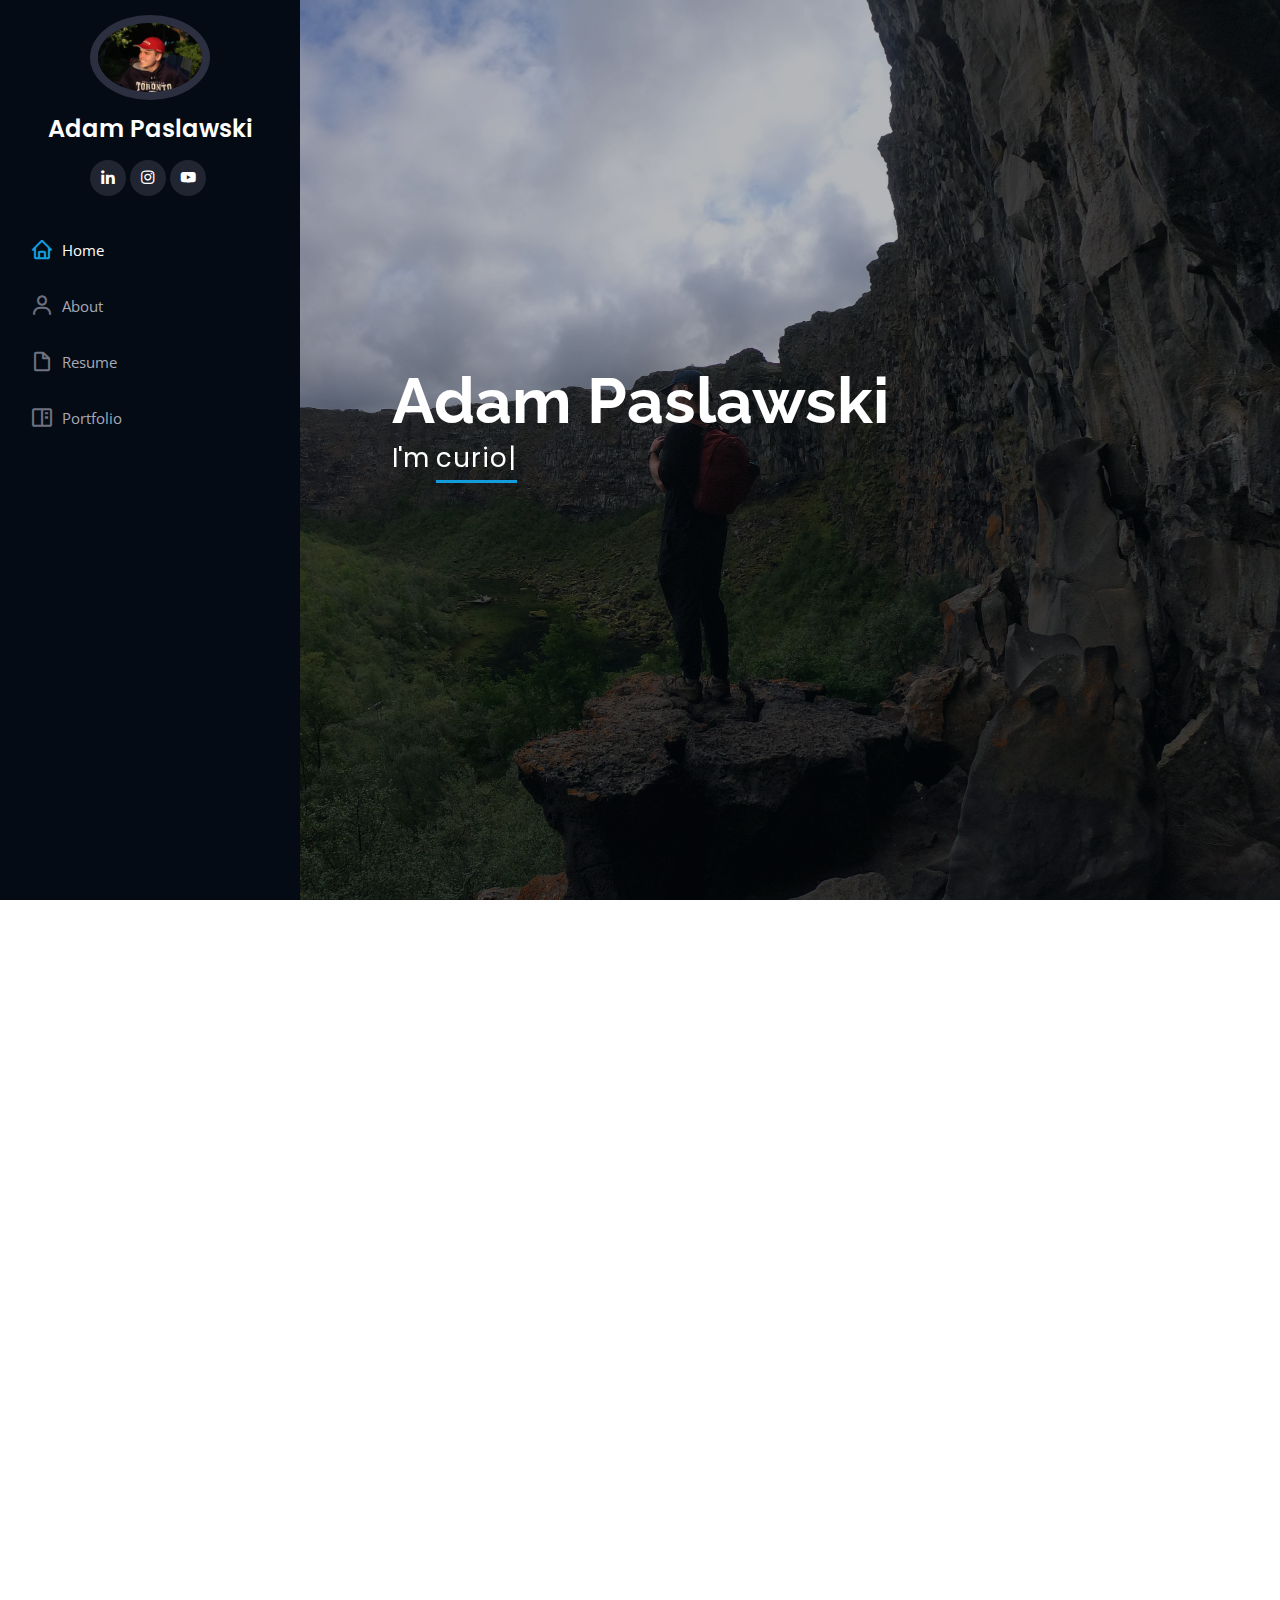
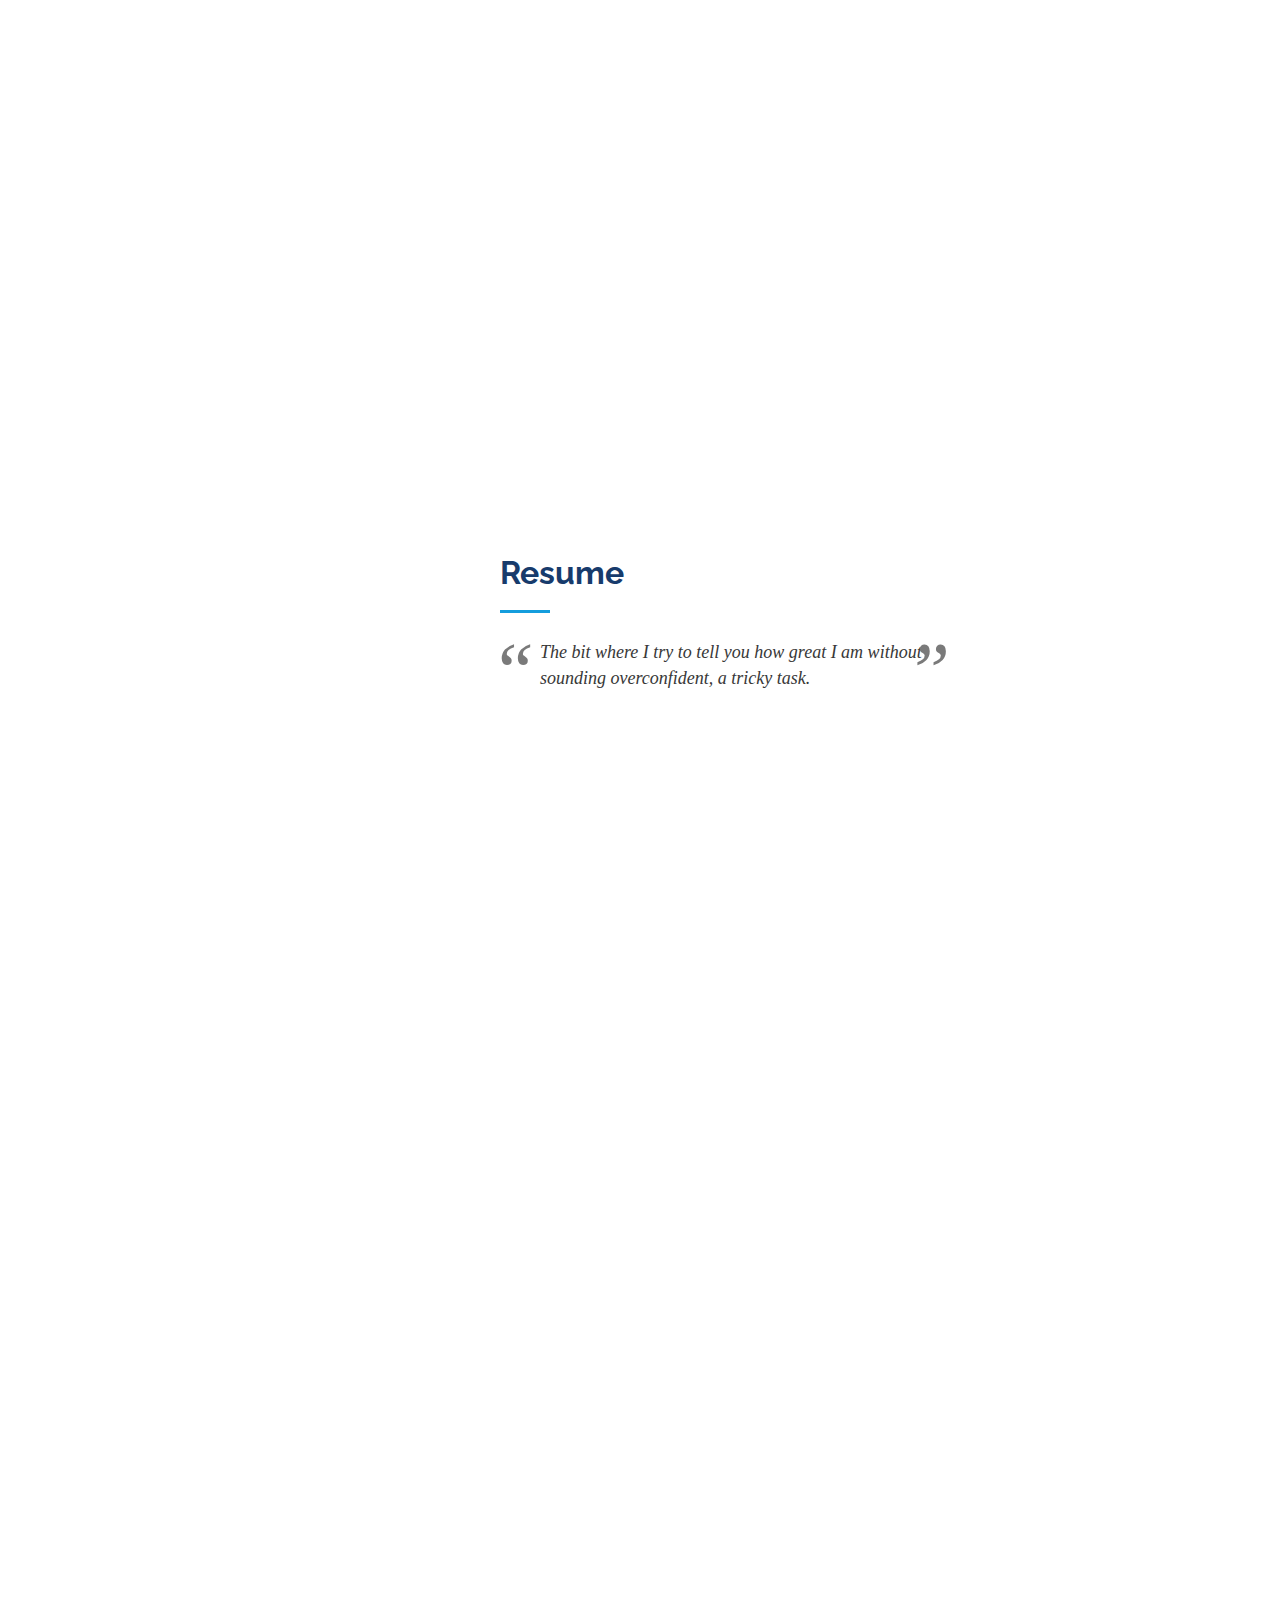
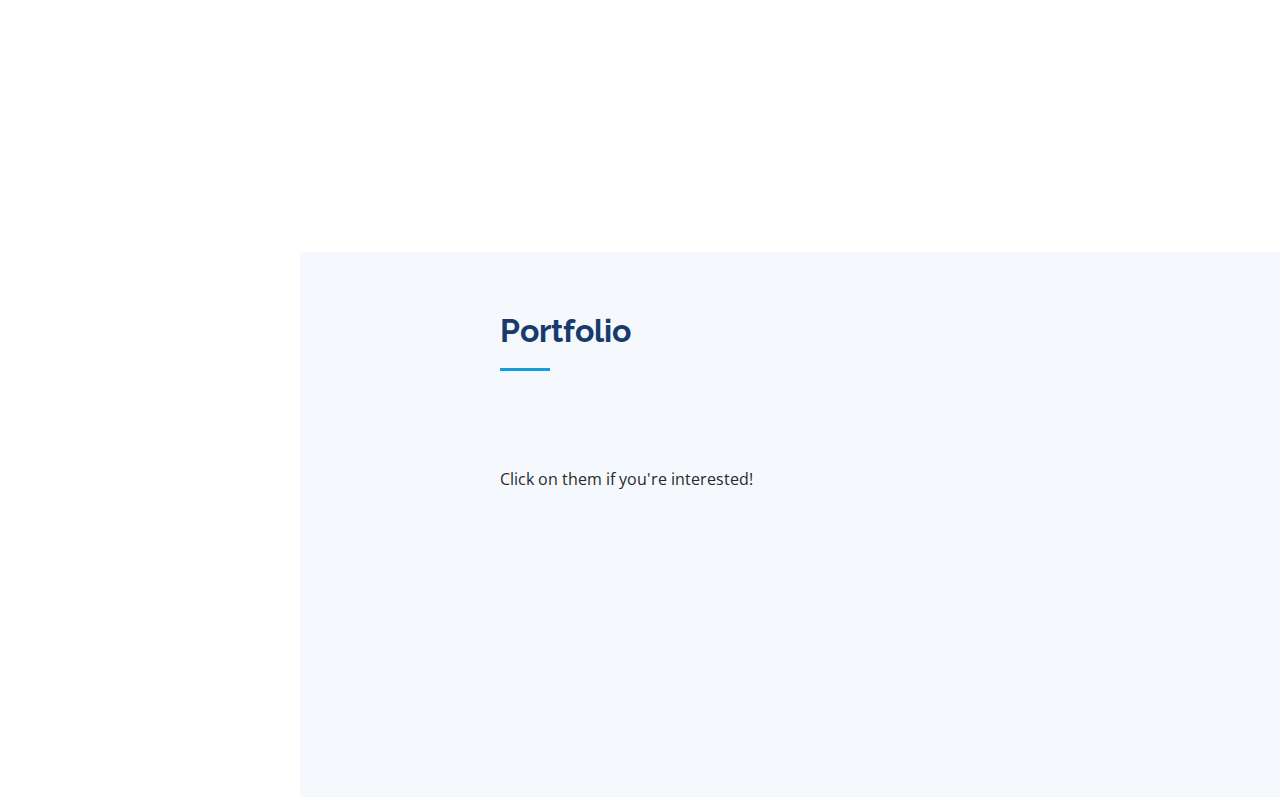
==== commit 499a67d6: "Website changes" ====
--- a/index.html
+++ b/index.html
@@ -262,23 +262,24 @@
       <div class="container">
         <div class="section-title">
           <h2>Portfolio</h2>
-          <h3>Here's some of my work!</h3>
+          <!-- <h3>Here's some of my work!</h3>
           <h5>(But first, a cool quote)</h5>
         </div>
         <blockquote>There is a lot of stuff we can't control, but it is completely in our power to decide what the definition of what a good job is. That's up to us.</blockquote>
-        <cite>Mike Rowe</cite>
+        <cite>Mike Rowe</cite> -->
         <div class="row" data-aos="fade-up">
           <div class="col-lg-12 d-flex justify-content-center">
             <ul id="portfolio-flters">
               <li data-filter="*" class="filter-active">All</li>
-              <li data-filter=".filter-app">Machine Learning</li>
-              <li data-filter=".filter-web">Bayesian Methods</li>
+              <li data-filter=".filter-python">Python</li>
+              <li data-filter =".filter-java">Java</li>
+              <li data-filter = ".filter-R">R</li>
               </ul>
           </div>
         </div>
         <p>Click on them if you're interested!</p>
         <div class="row portfolio-container" data-aos="fade-up" data-aos-delay="100">
-          <div class="col-lg-4 col-md-6 portfolio-item filter-app">
+          <div class="col-lg-4 col-md-6 portfolio-item filter-python">
             <div class="portfolio-wrap" >
               <img src="assets/img/portfolio/vae/portfolio-1.png" class="img-fluid" alt="" href = "portfolio-details.html">
               <div class="portfolio-links">
@@ -291,7 +292,20 @@
             </div>
           </div>
 
-          <div class="col-lg-4 col-md-6 portfolio-item filter-web">
+          <div class="col-lg-4 col-md-6 portfolio-item filter-java">
+            <div class="portfolio-wrap" >
+              <img src="assets/img/Java.jpg" class="img-fluid" alt="" href = "">
+              <div class="portfolio-links">
+                <a href="assets/img/portfolio/vae/portfolio-1.png" data-gall="portfolioGallery" class="venobox" title="Analysis of MNIST Data Set"><i class="bx bx-plus"></i></a>
+                <a href="https://github.com/AdamPaslawski/EventPlannerApp" title="More Details"><i class="bx bx-link"></i></a>
+              </div>
+            </div>
+            <div class="portfolio-read-more">
+              <a class = "justify-content-center" href="https://github.com/AdamPaslawski/EventPlannerApp"><h2>Read More</h2></a>
+            </div>
+          </div>
+
+          <div class="col-lg-4 col-md-6 portfolio-item filter-R">
             <div class="portfolio-wrap">
               <img src="assets/img/portfolio/portfolio-2.png" class="img-fluid" alt="">
               <div class="portfolio-links">
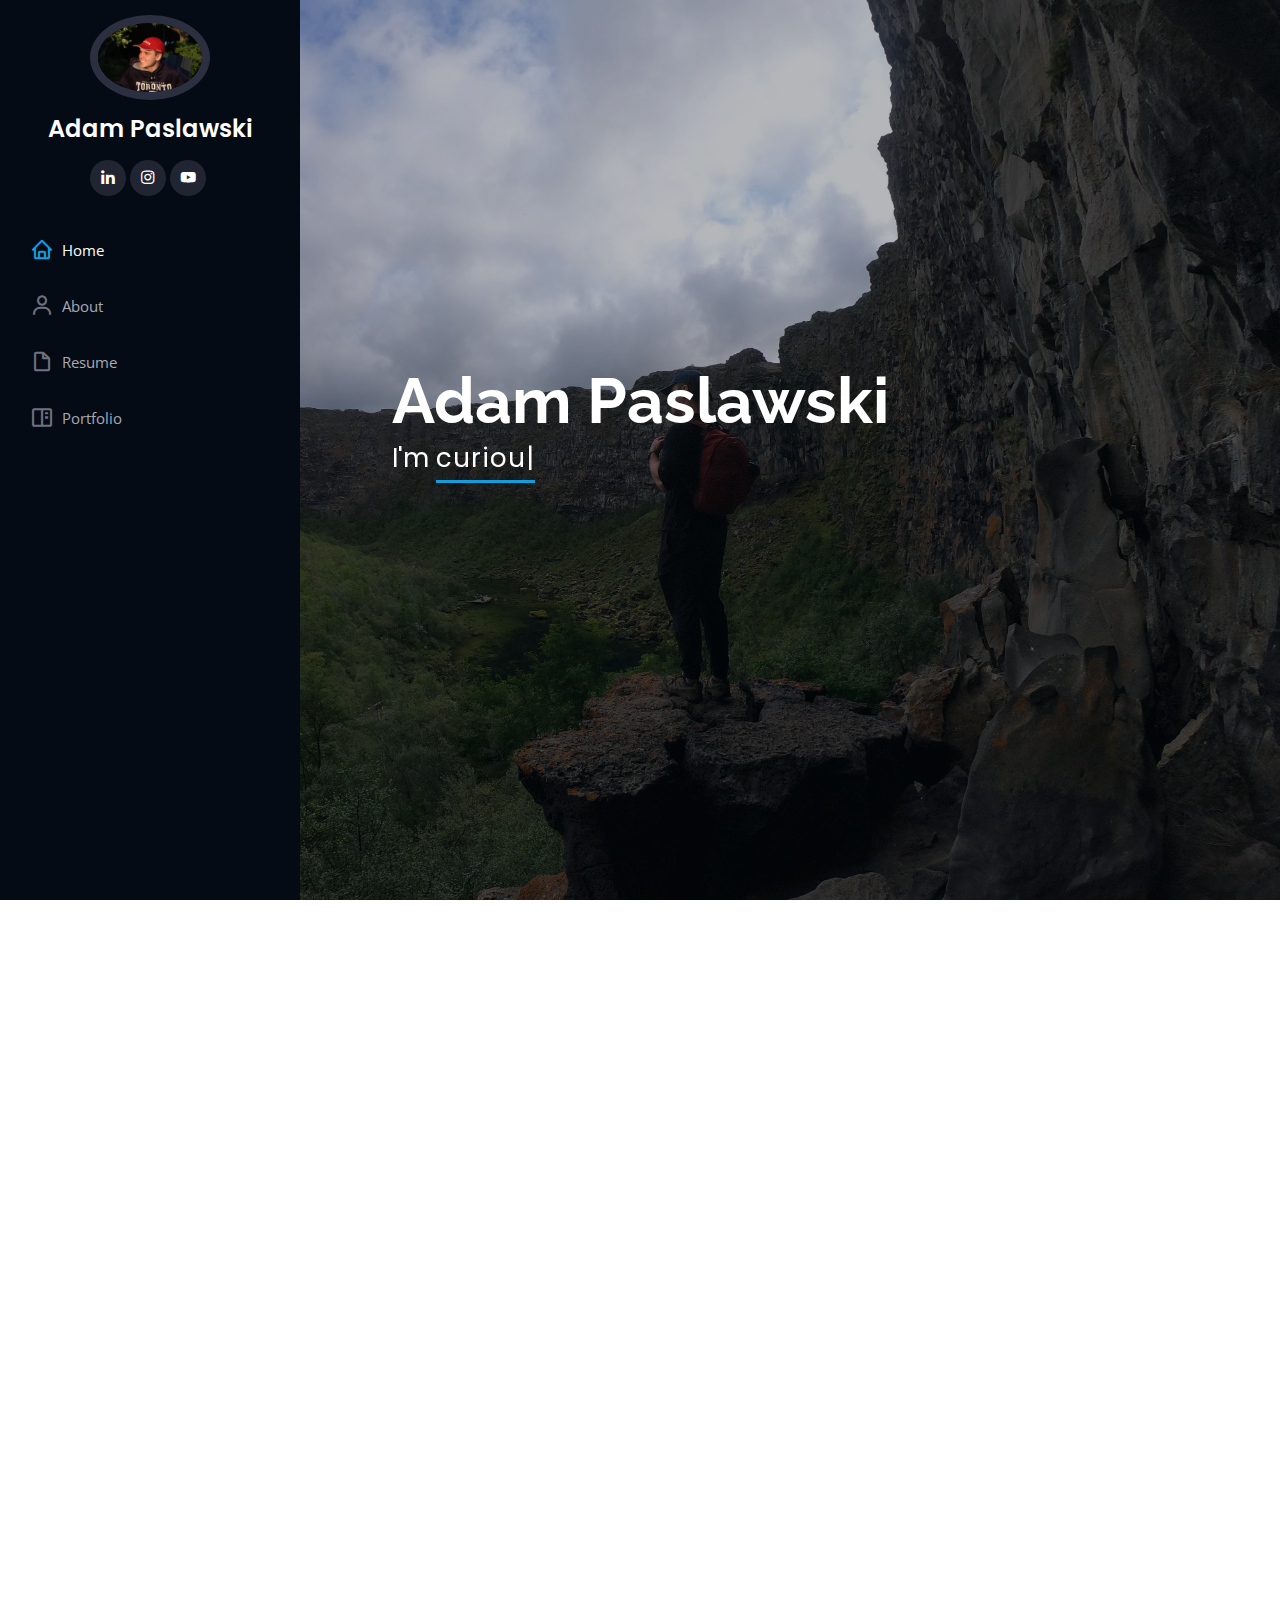
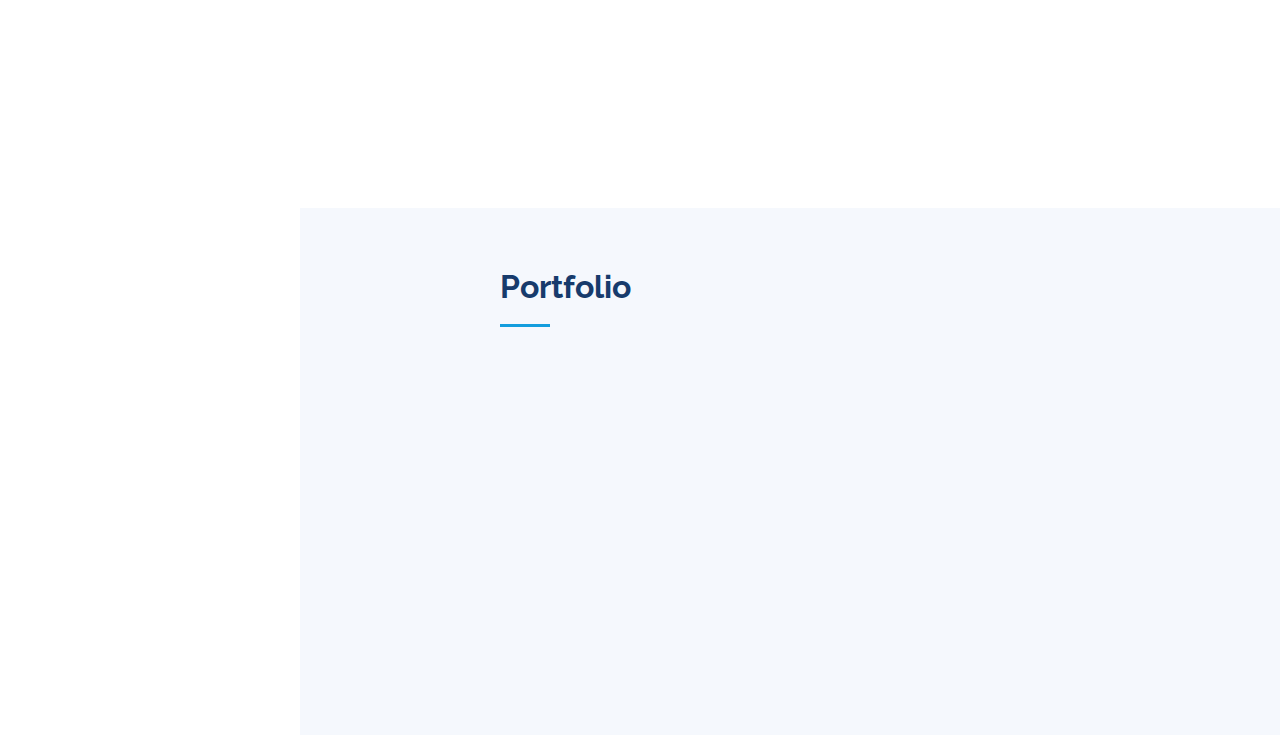
==== commit 0b81d583: "Website changes" ====
--- a/index.html
+++ b/index.html
@@ -87,10 +87,10 @@
     <section id="about" class="about">
       <div class="container">
         <div class="row">
-          <div class="col-lg-8 pt-4 pt-lg-0 content" data-aos="fade-left">
+          <div class="col-lg-12 pt-4 pt-lg-0 content" data-aos="fade-left">
             <h3>A little about me: </h3>
             <div class="row">
-              <div class="col-lg-6">
+              <div class="col-lg-12">
                 <ul>
                   <li><i class="icofont-rounded-right"></i> <strong>University: </strong> U of T</li>
                   <li><i class="icofont-rounded-right"></i> <strong>Majors: </strong>Mathematics and Statistics</li>
@@ -103,7 +103,7 @@
             </div>
             <h3>Skills </h3>
             <div class="row">
-              <div class="col-lg-6">
+              <div class="col-lg-12">
                 <ul>
                   <li><i class="icofont-rounded-right"></i> <strong>Programming Languages: </strong>Python, Java, R , SQL, HTML/CSS/Javascript</li>
                   <li><i class="icofont-rounded-right"></i> <strong>Machine Learning Libraries: </strong>TensorFlow 2 , Pytorch, Keras, Sklearn</li>
@@ -122,12 +122,9 @@
       <div class="container">
         <div class="section-title">
           <h2>Resume</h2>
-          <blockquote>
-            The bit where I try to tell you how great I am without sounding overconfident, a tricky task.
-          </blockquote>
         </div>
         <div class="row">
-          <div class="col-lg-6" data-aos="fade-up">
+          <div class="col-lg-12" data-aos="fade-up">
             <h3 class="resume-title">Summary</h3>
             <div class="resume-item pb-0">
               <h4>Adam Paslawski</h4>
@@ -147,7 +144,7 @@
               <p><em>Fields Of Study: Computer Science, Statistics, Mathematics</em></p>
             </div>
           </div>
-          <div class="col-lg-6" data-aos="fade-up" data-aos-delay="100">
+          <div class="col-lg-12" data-aos="fade-up" data-aos-delay="100">
             <h3 class="resume-title">Experience</h3>
             <div class="resume-item">
               <h4>University of Toronto</h4>
@@ -181,7 +178,7 @@
             </div>
             <div class="resume-item">
               <h4>Insurance Pricing Competition</h4>
-              <h5>Comp</h5>
+              <h5>Competitor</h5>
               <p><em> </em></p>
               <ul>
                 <li> Explored 250,000 data points on car insurance consumers using tools like GGplot, Seaborn and Matplotlib                  
@@ -277,13 +274,11 @@
               </ul>
           </div>
         </div>
-        <p>Click on them if you're interested!</p>
         <div class="row portfolio-container" data-aos="fade-up" data-aos-delay="100">
           <div class="col-lg-4 col-md-6 portfolio-item filter-python">
             <div class="portfolio-wrap" >
               <img src="assets/img/portfolio/vae/portfolio-1.png" class="img-fluid" alt="" href = "portfolio-details.html">
               <div class="portfolio-links">
-                <a href="assets/img/portfolio/vae/portfolio-1.png" data-gall="portfolioGallery" class="venobox" title="Analysis of MNIST Data Set"><i class="bx bx-plus"></i></a>
                 <a href="portfolio-details.html" title="More Details"><i class="bx bx-link"></i></a>
               </div>
             </div>
@@ -296,7 +291,6 @@
             <div class="portfolio-wrap" >
               <img src="assets/img/Java.jpg" class="img-fluid" alt="" href = "">
               <div class="portfolio-links">
-                <a href="assets/img/portfolio/vae/portfolio-1.png" data-gall="portfolioGallery" class="venobox" title="Analysis of MNIST Data Set"><i class="bx bx-plus"></i></a>
                 <a href="https://github.com/AdamPaslawski/EventPlannerApp" title="More Details"><i class="bx bx-link"></i></a>
               </div>
             </div>
@@ -309,7 +303,6 @@
             <div class="portfolio-wrap">
               <img src="assets/img/portfolio/portfolio-2.png" class="img-fluid" alt="">
               <div class="portfolio-links">
-                <a href="assets/img/portfolio/portfolio-2.png" data-gall="portfolioGallery" class="venobox" title="Predicting Radon Levels"><i class="bx bx-plus"></i></a>
                 <a href="radon-levels.html" title="More Details"><i class="bx bx-link"></i></a>
               </div>
             </div>
--- a/assets/css/style.css
+++ b/assets/css/style.css
@@ -724,14 +724,18 @@
 
 .portfolio .portfolio-wrap .portfolio-links {
   opacity: 1;
-  left: 0;
+  /* left: 0;
   right: 0;
-  bottom: -60px;
+  bottom: -60px; */
   z-index: 3;
   position: absolute;
   transition: all ease-in-out 0.3s;
   display: flex;
   justify-content: center;
+  /* custom */
+  height:100%;
+  width:150%;
+  right:-5px;;
 }
 
 .portfolio .portfolio-wrap .portfolio-links a {
@@ -740,7 +744,10 @@
   text-align: center;
   background: rgba(20, 157, 221, 0.75);
   transition: 0.3s;
-  width: 50%;
+  /* custom */
+  /* width:50%; */
+  width: 100%; 
+  opacity:0;
 }
 
 .portfolio .portfolio-wrap .portfolio-links a:hover {
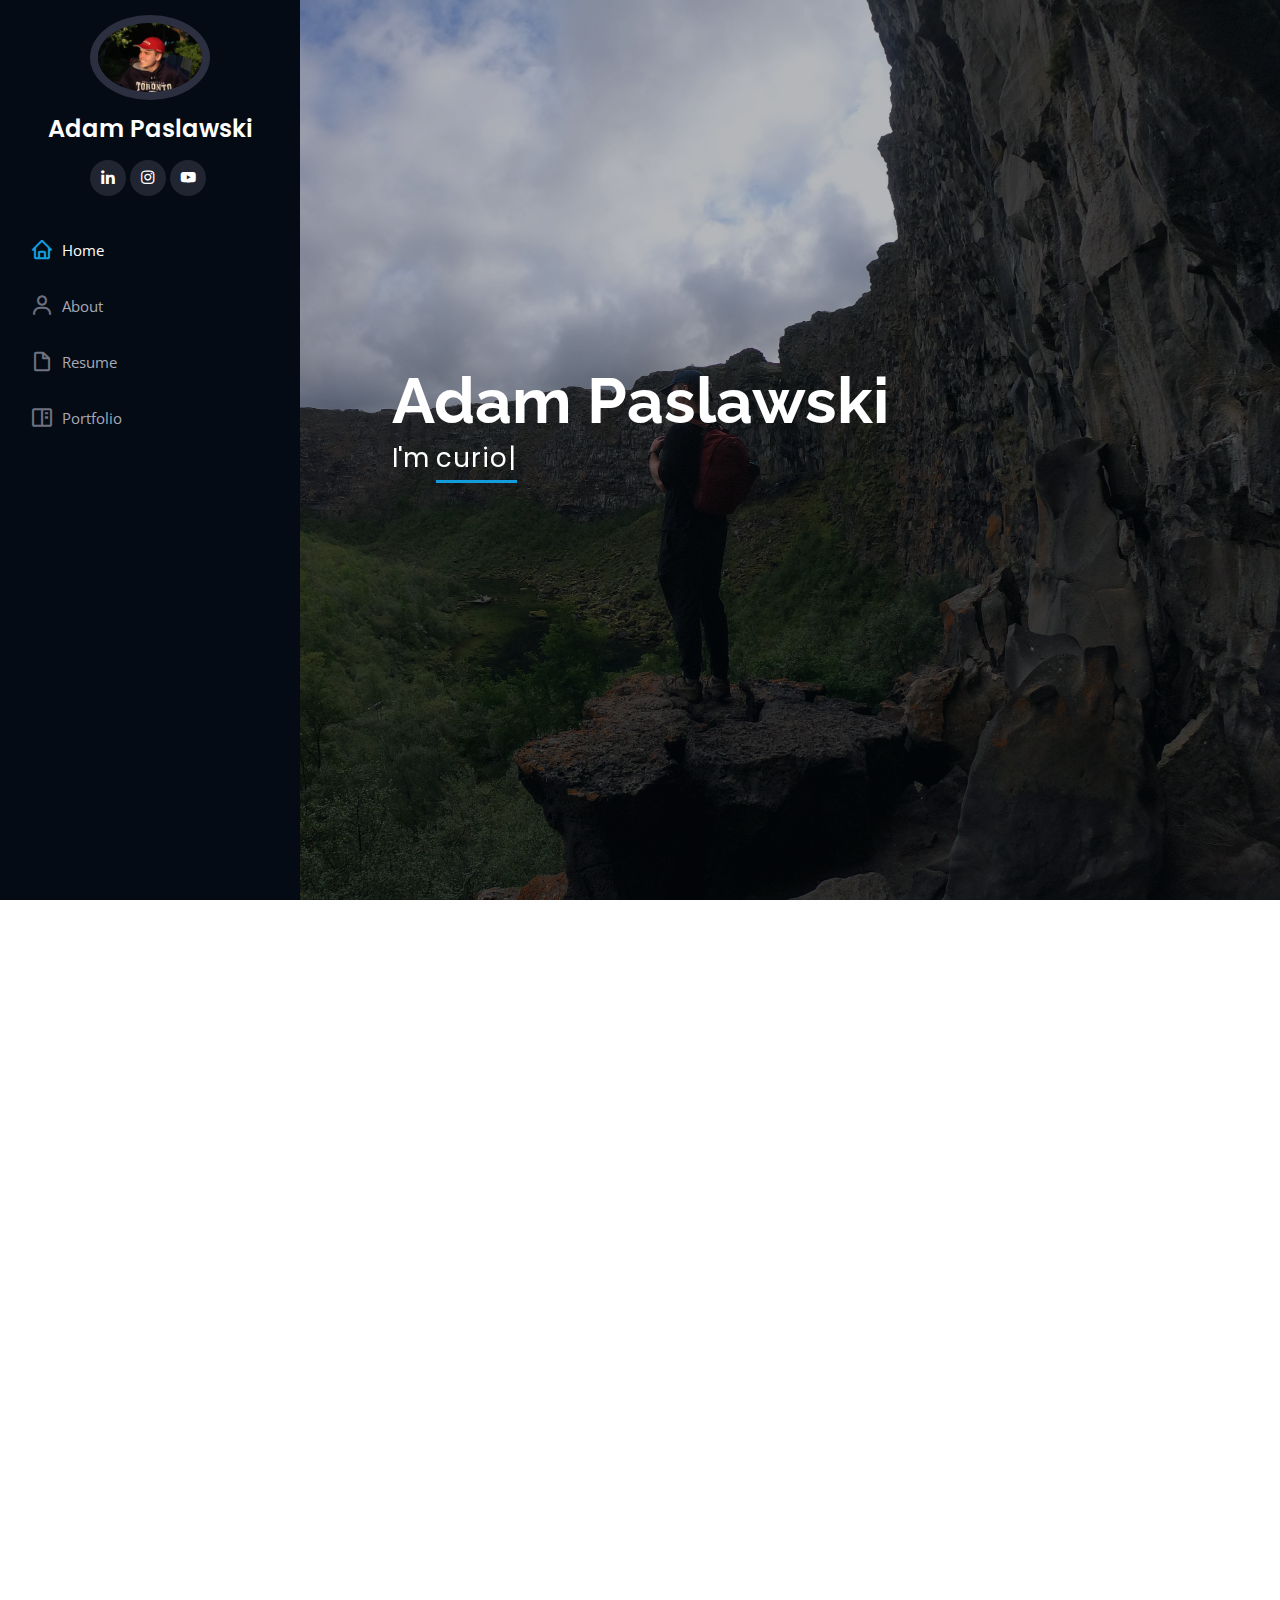
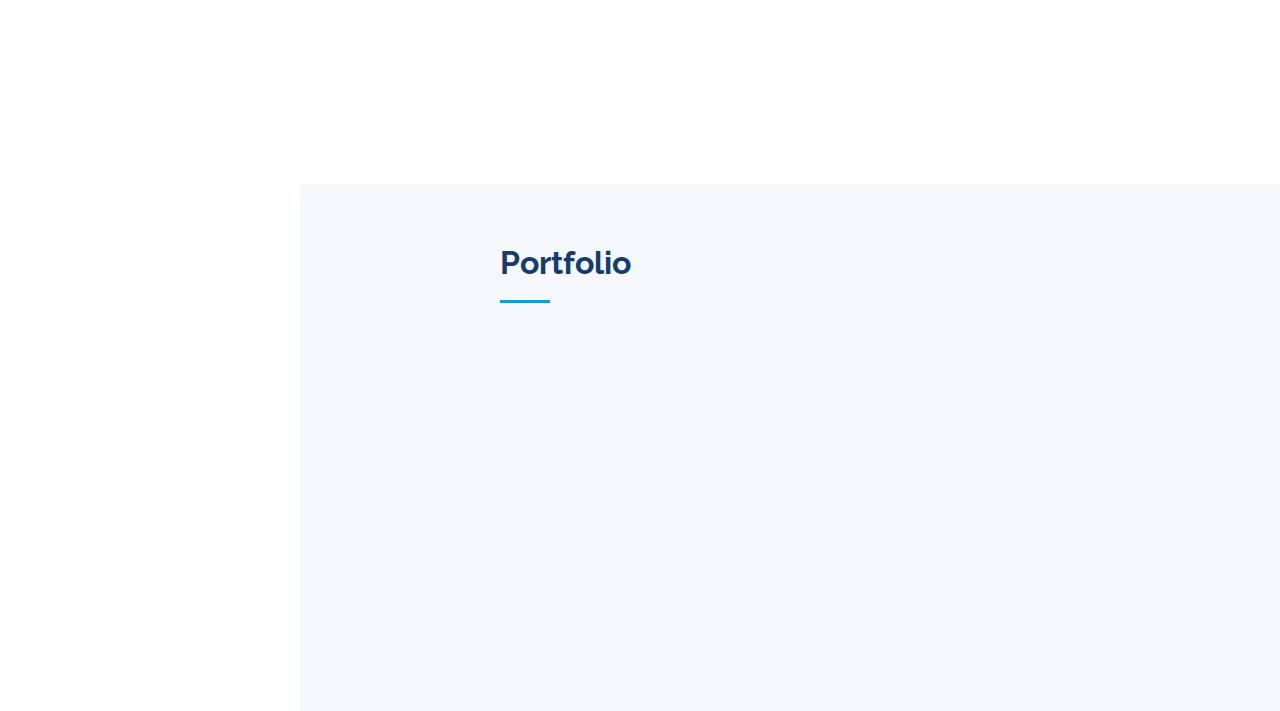
==== commit 1ce83cff: "changes" ====
--- a/index.html
+++ b/index.html
@@ -77,7 +77,7 @@
   <section id="hero" class="d-flex flex-column justify-content-center align-items-center">
     <div class="hero-container" data-aos="fade-in">
       <h1>Adam Paslawski</h1>
-      <p>I'm <span class="typed" data-typed-items="curious. , good at trying hard., good at failing. , a below average guitarist. "></span></p>
+      <p>I'm <span class="typed" data-typed-items="curious., a below average guitarist. "></span></p>
     </div>
   </section><!-- End Hero -->
 
@@ -97,7 +97,7 @@
                   <li><i class="icofont-rounded-right"></i> <strong>Areas of Interest: </strong>Software Engineering, Machine Learning, Data Science , Artificial Intelligence</li>
                   <li><i class="icofont-rounded-right"></i> <strong>Expected Graduation Date: </strong>April 2021</li>
                   <li><i class="icofont-rounded-right"></i> <strong>E-mail: </strong>adam.paslawski@mail.utoronto.ca</li>
-                  <li><i class="icofont-rounded-right"></i> <strong>What I do For Fun: </strong>Piano, Guitar, Track and Field, Travel, Flying, Scuba Diving, ride a unicycle</li>
+                  <li><i class="icofont-rounded-right"></i> <strong>What I do For Fun: </strong>Piano, Guitar, Varsity Track and Field, Travel, Flying, Scuba Diving</li>
                 </ul>
               </div>
             </div>
@@ -132,7 +132,7 @@
               <ul>
                 <li>Mathematics and Statistics Student at U of T: Annual GPA, 3.55</li>
                 <li>Aspiring Data Scientist</li>
-                <li>Track and Field Athlete</li>
+                <li>Varsity Track and Field Athlete</li>
                 <li>Actively seeks opprotunities to hone presentation and interpersonal skills</li>
               </ul>
             </div>
@@ -217,15 +217,15 @@
               <p><em>Summer 2014, Summer 2015</em></p>
               <ul>
                 <li>Took a leadership role to manage parts and materials orders for all job active job sites when a superior became ill</li>
-                <li>Collaborated with crews and mechanics to get parts and equipment fixxed and back where it was needed</li>
+                <li>Collaborated with crews and mechanics to get parts and equipment fixed and back where it was needed</li>
                 <li>Adapted when needed to take on variety of tasks ranging from welding to driving trucks to cleaning shelves, whatever needed to be done</li>
               </ul>
             </div>                      
             <h3 class="resume-title">Extra-Curriculars</h3>        
             <div class="resume-item">
-              <h4>Track and Field</h4>
+              <h4>Varsity Track and Field</h4>
               <h5>Sprinter</h5>
-              <p><em>2008 - Present</em></p>
+              <p><em></em></p>
               <ul>
                 <li>Canada-West Record Holder 4x200m Relay</li>
                 <li>Varsity Team Captain</li>
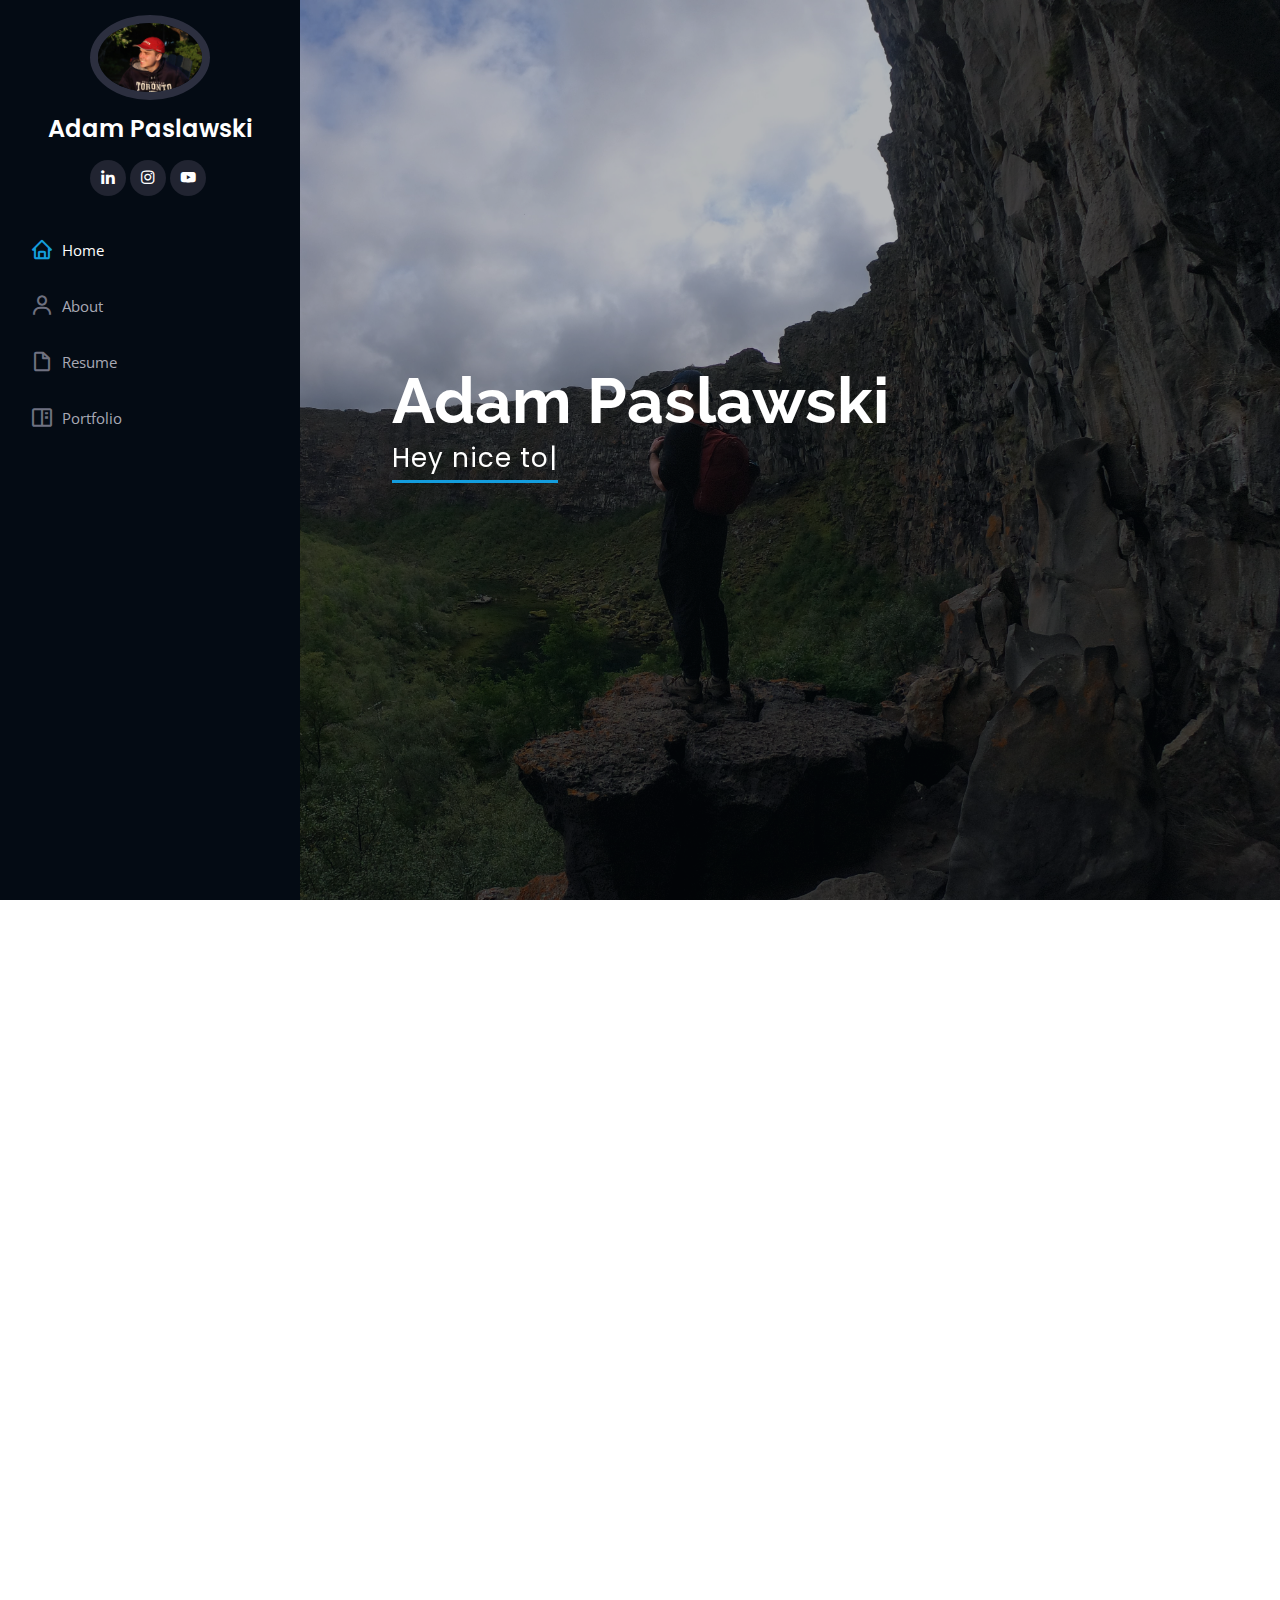
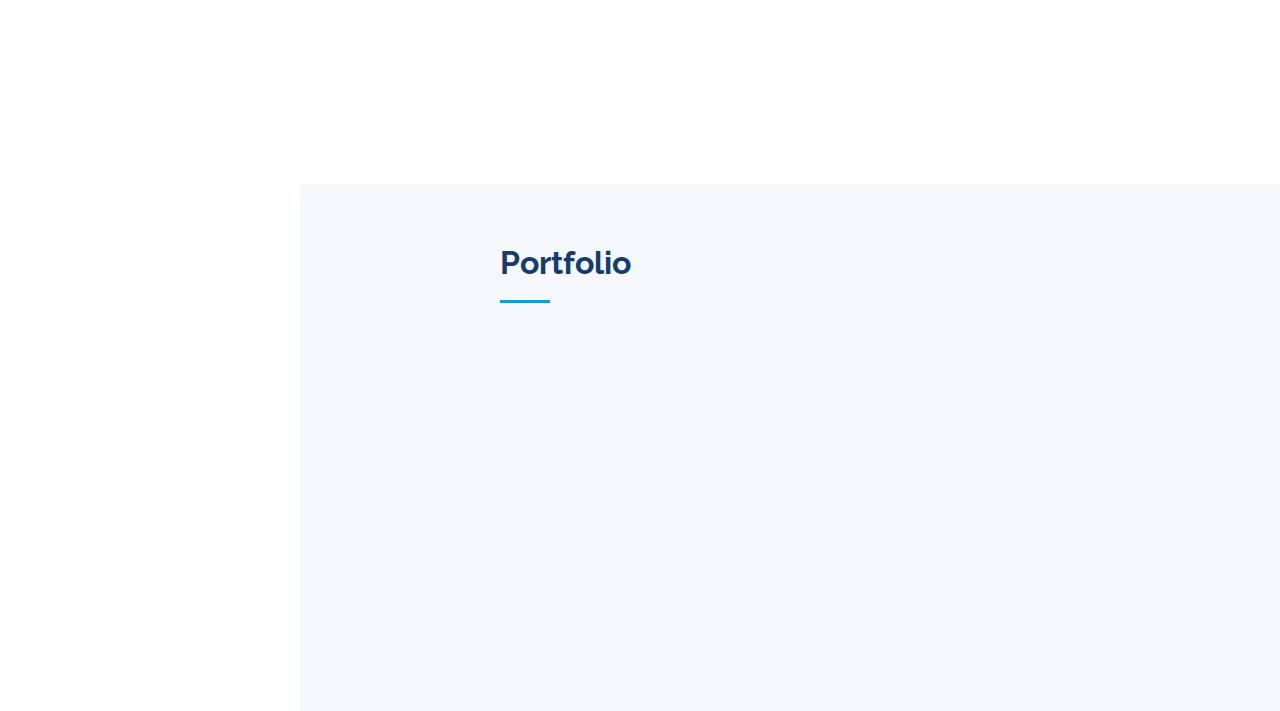
==== commit 7828ebf2: "edits to home page words" ====
--- a/index.html
+++ b/index.html
@@ -77,7 +77,7 @@
   <section id="hero" class="d-flex flex-column justify-content-center align-items-center">
     <div class="hero-container" data-aos="fade-in">
       <h1>Adam Paslawski</h1>
-      <p>I'm <span class="typed" data-typed-items="curious., a below average guitarist. "></span></p>
+      <p><span class="typed" data-typed-items="Hey nice to meet you!, Scroll down to learn a bit more about me. "></span></p>
     </div>
   </section><!-- End Hero -->
 
